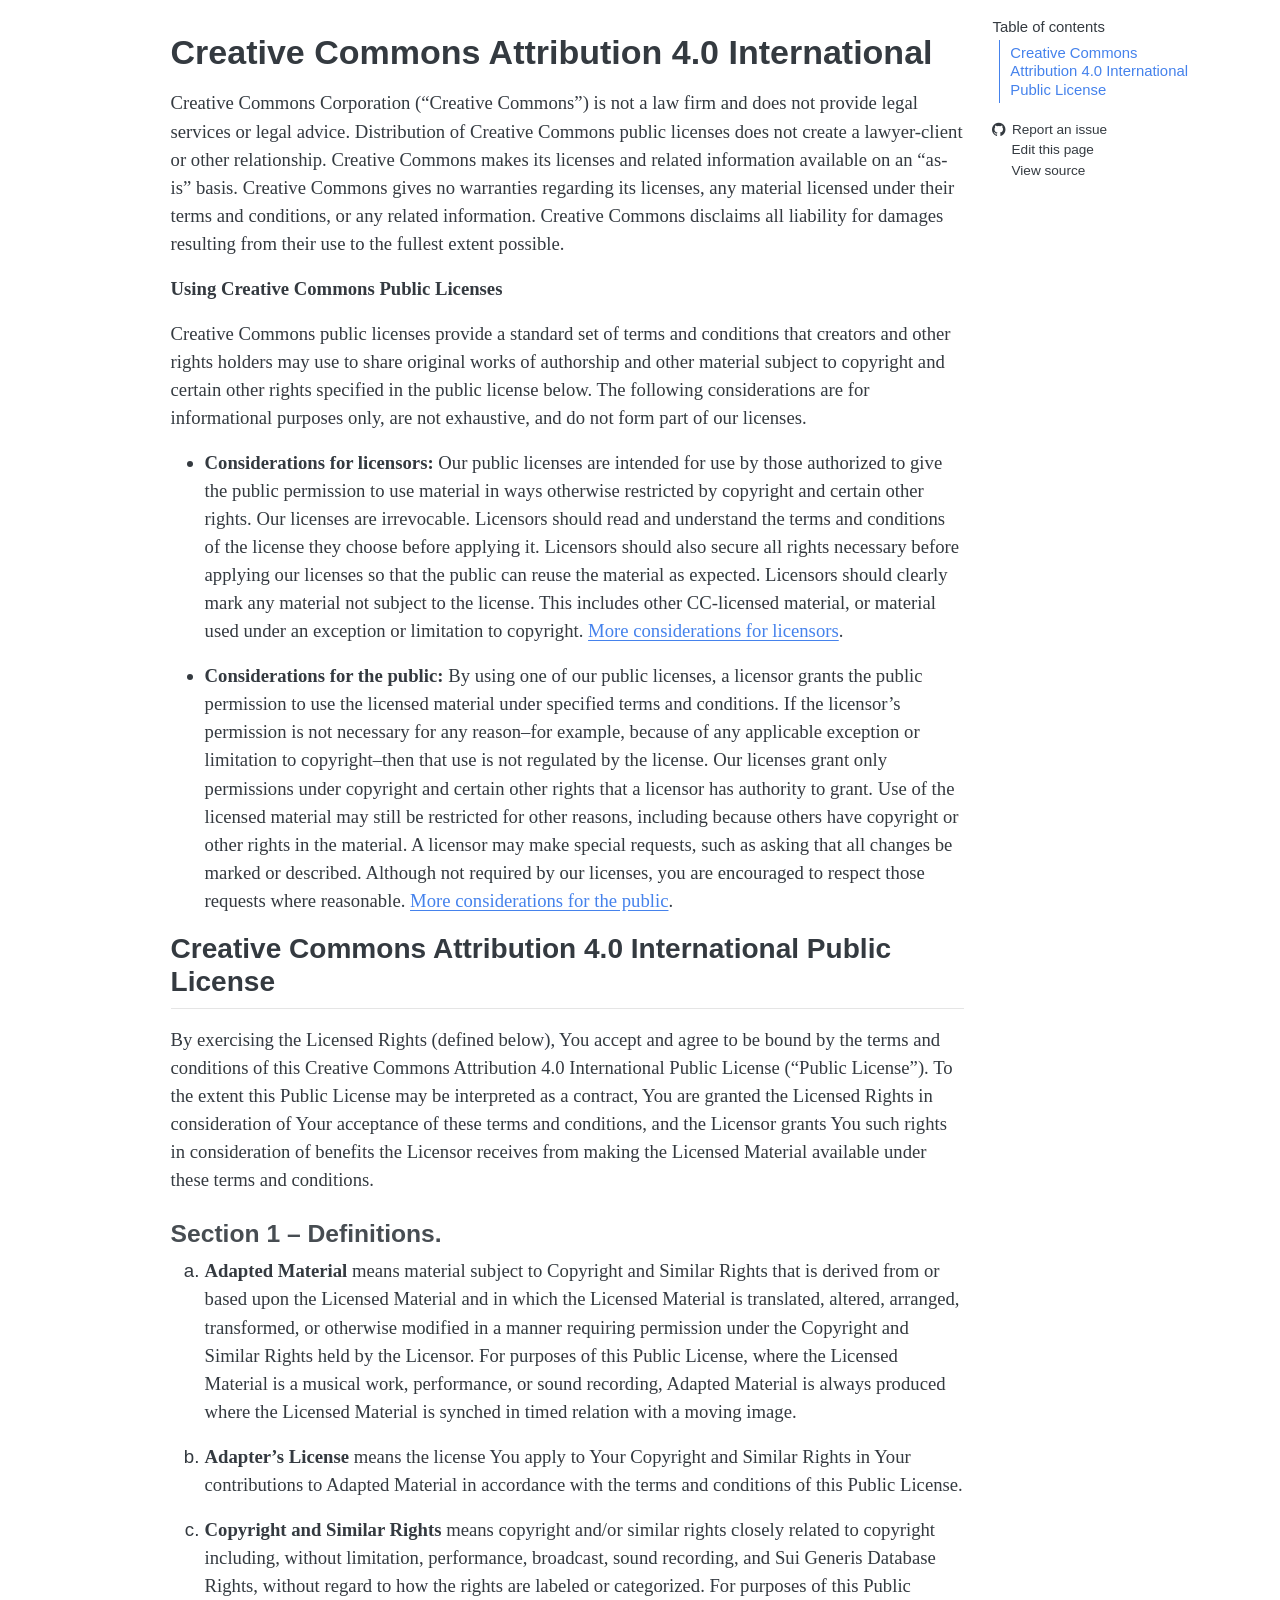
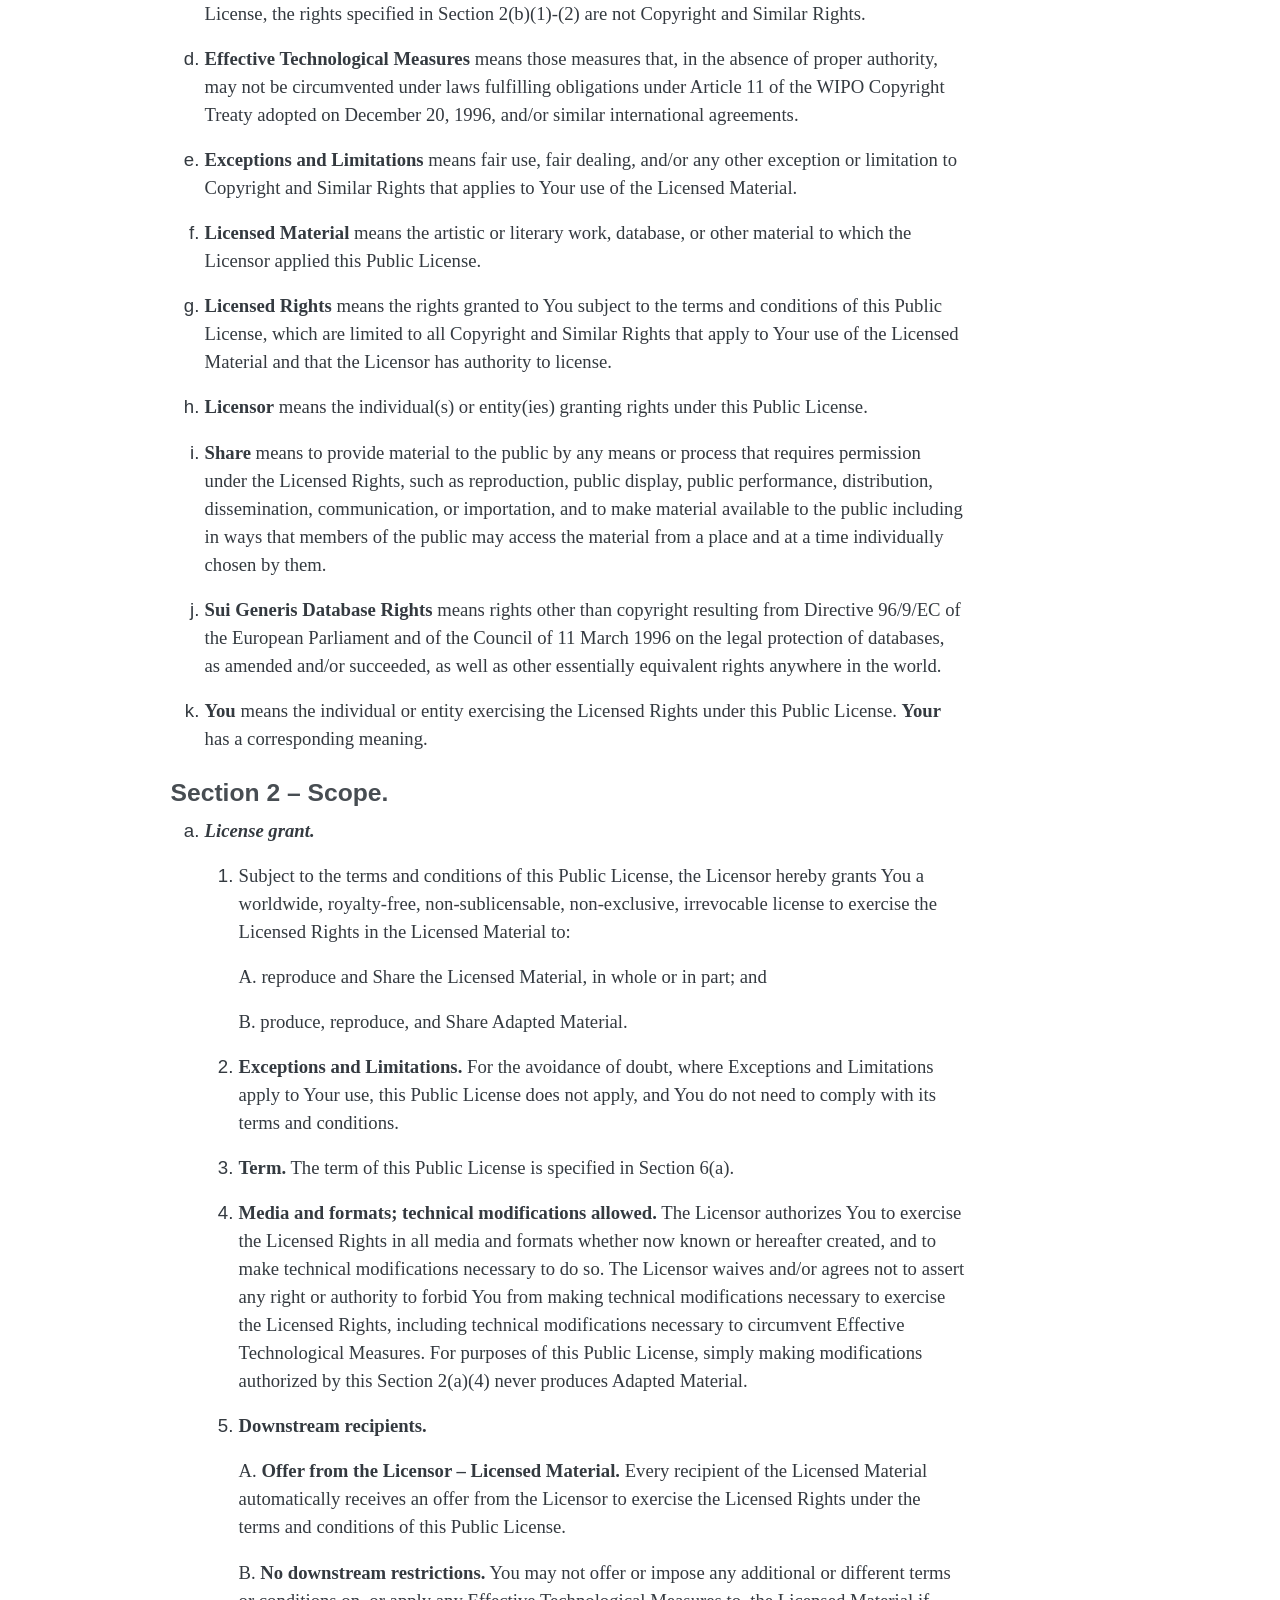
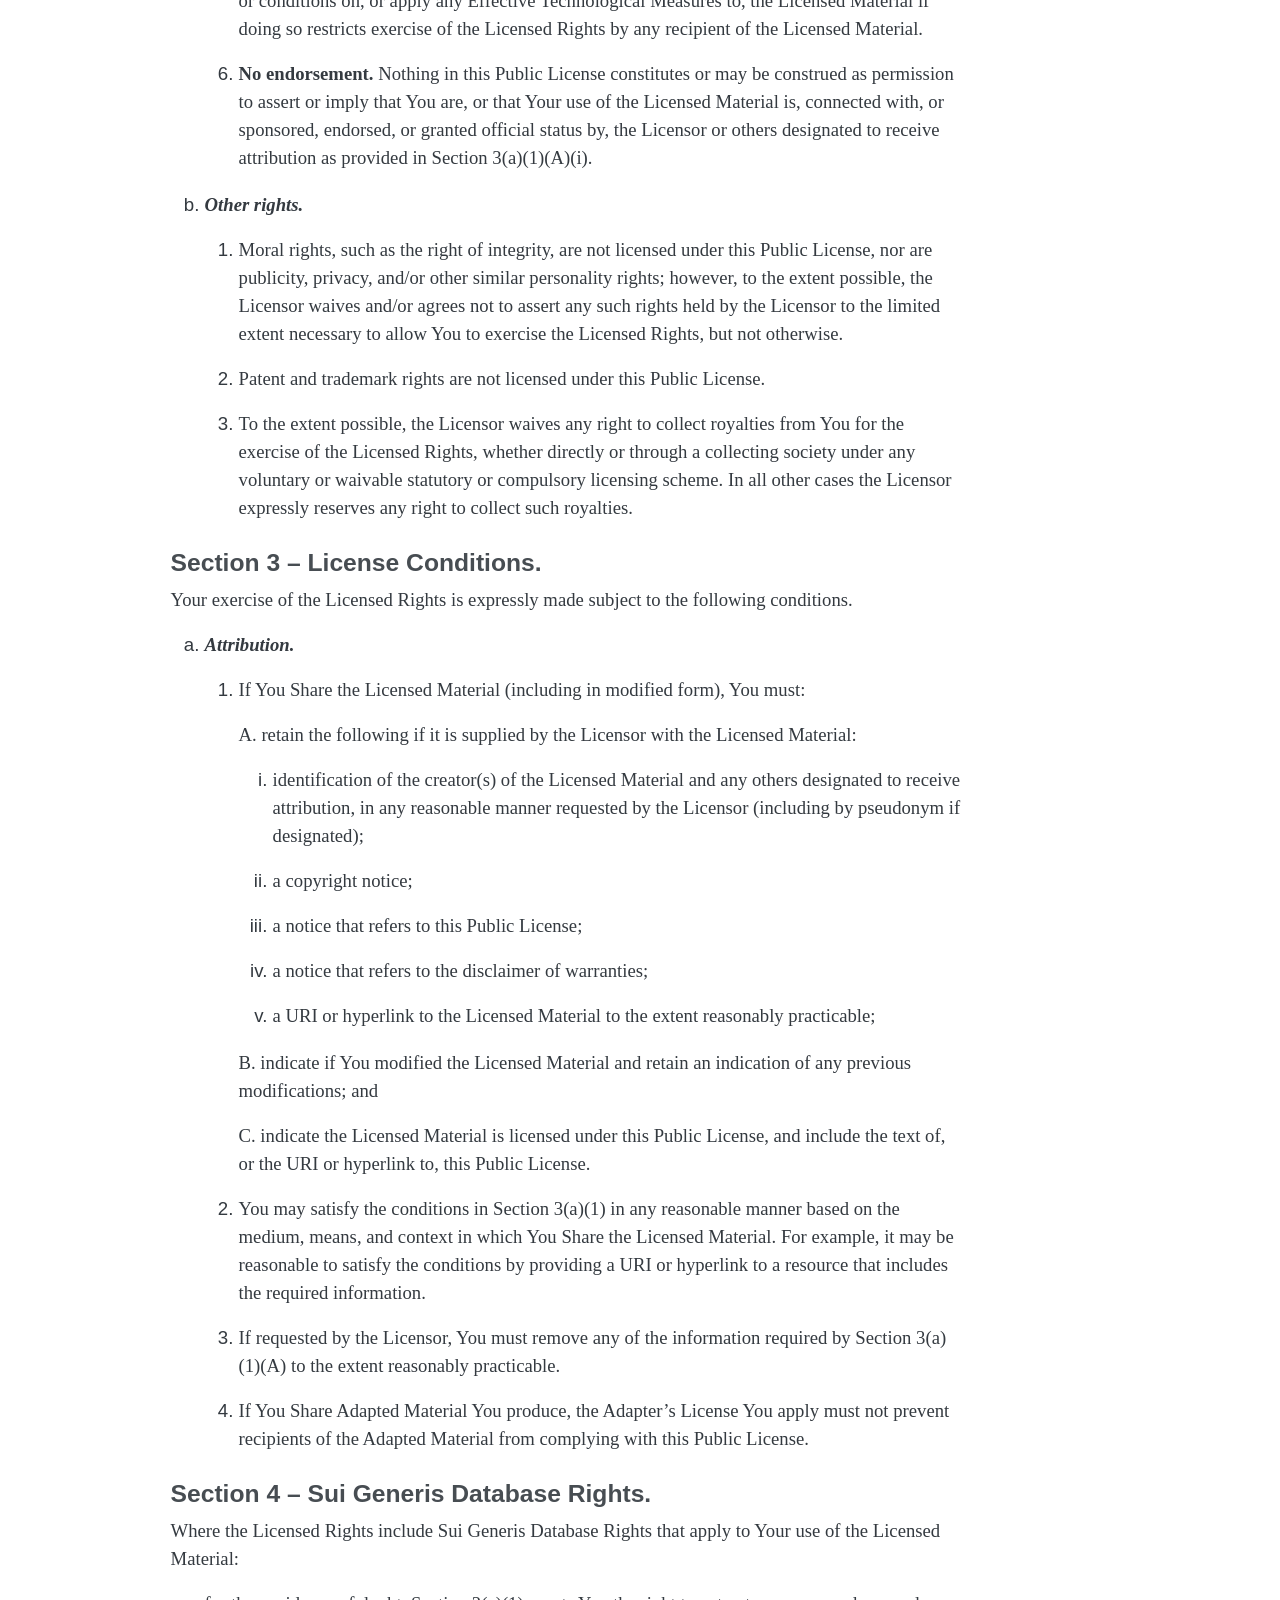
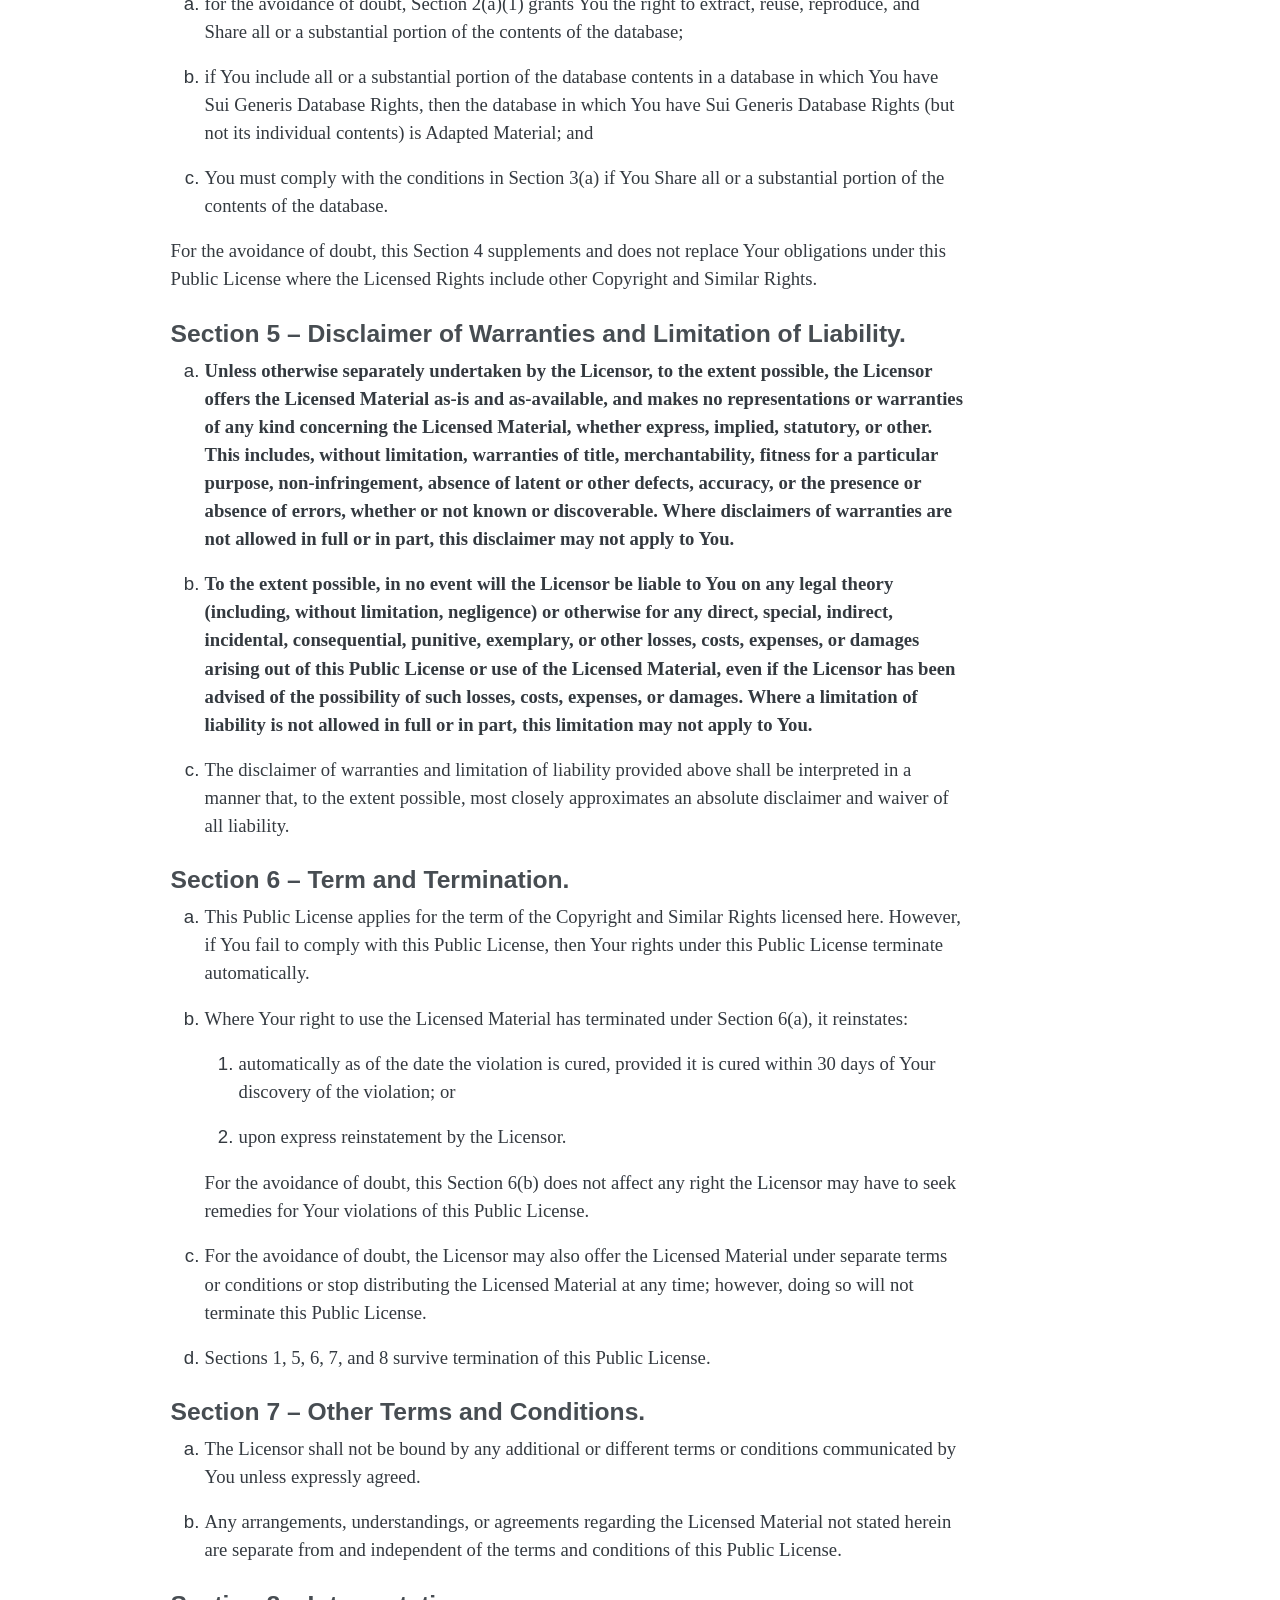
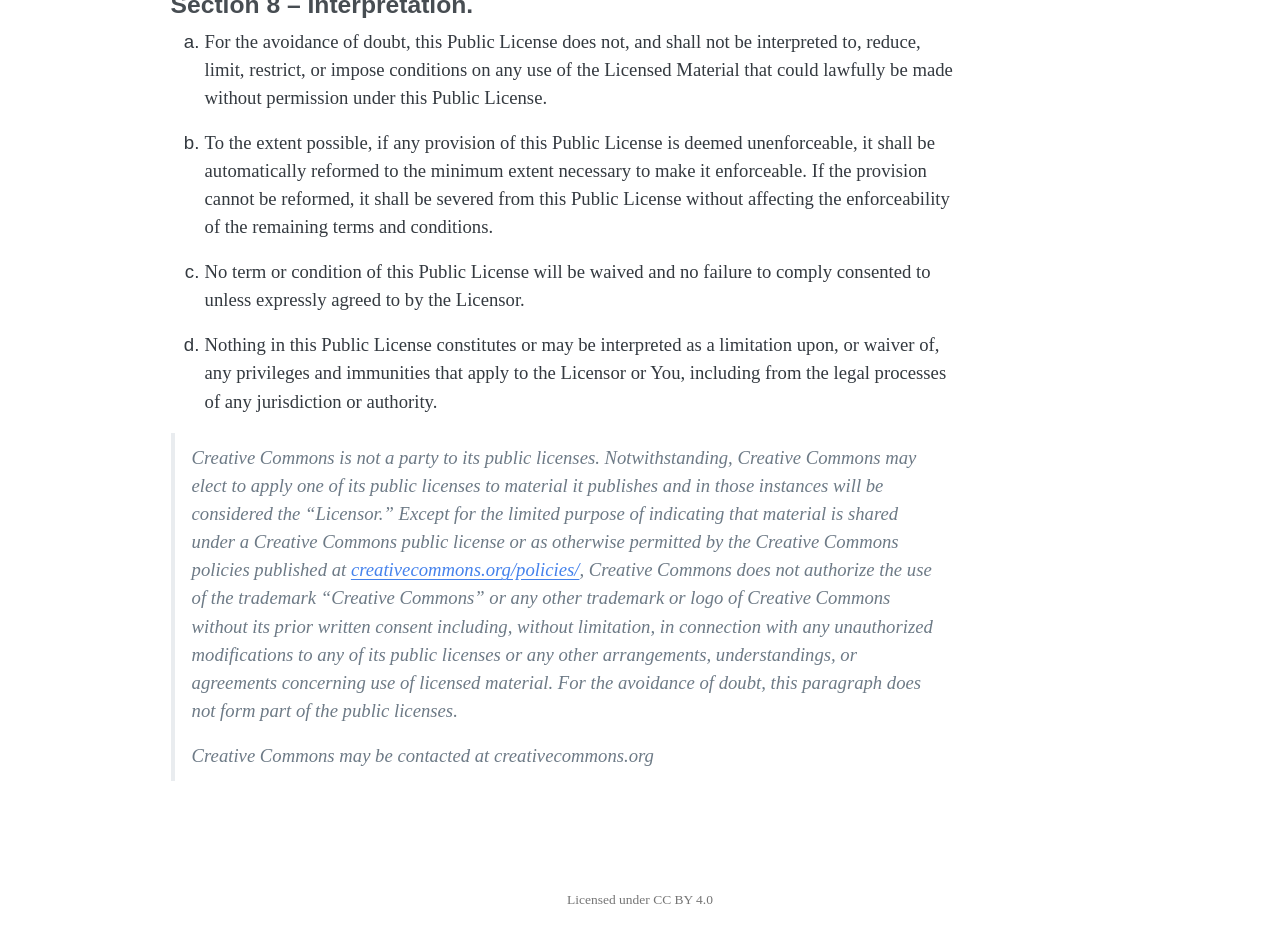
==== LICENSE.html @ c3c0fb18 "Built site for gh-pages" ====
<!DOCTYPE html>
<html xmlns="http://www.w3.org/1999/xhtml" lang="en" xml:lang="en"><head>

<meta charset="utf-8">
<meta name="generator" content="quarto-1.8.26">

<meta name="viewport" content="width=device-width, initial-scale=1.0, user-scalable=yes">


<title>Creative Commons Attribution 4.0 International – Clinical data collection protocol</title>
<style>
code{white-space: pre-wrap;}
span.smallcaps{font-variant: small-caps;}
div.columns{display: flex; gap: min(4vw, 1.5em);}
div.column{flex: auto; overflow-x: auto;}
div.hanging-indent{margin-left: 1.5em; text-indent: -1.5em;}
ul.task-list{list-style: none;}
ul.task-list li input[type="checkbox"] {
  width: 0.8em;
  margin: 0 0.8em 0.2em -1em; /* quarto-specific, see https://github.com/quarto-dev/quarto-cli/issues/4556 */ 
  vertical-align: middle;
}
</style>


<script src="site_libs/quarto-nav/quarto-nav.js"></script>
<script src="site_libs/quarto-nav/headroom.min.js"></script>
<script src="site_libs/clipboard/clipboard.min.js"></script>
<script src="site_libs/quarto-search/autocomplete.umd.js"></script>
<script src="site_libs/quarto-search/fuse.min.js"></script>
<script src="site_libs/quarto-search/quarto-search.js"></script>
<meta name="quarto:offset" content="./">
<script src="site_libs/quarto-html/quarto.js" type="module"></script>
<script src="site_libs/quarto-html/tabsets/tabsets.js" type="module"></script>
<script src="site_libs/quarto-html/axe/axe-check.js" type="module"></script>
<script src="site_libs/quarto-html/popper.min.js"></script>
<script src="site_libs/quarto-html/tippy.umd.min.js"></script>
<script src="site_libs/quarto-html/anchor.min.js"></script>
<link href="site_libs/quarto-html/tippy.css" rel="stylesheet">
<link href="site_libs/quarto-html/quarto-syntax-highlighting-587c61ba64f3a5504c4d52d930310e48.css" rel="stylesheet" id="quarto-text-highlighting-styles">
<script src="site_libs/bootstrap/bootstrap.min.js"></script>
<link href="site_libs/bootstrap/bootstrap-icons.css" rel="stylesheet">
<link href="site_libs/bootstrap/bootstrap-19054a447d75e66d80bda9c8f93dbcff.min.css" rel="stylesheet" append-hash="true" id="quarto-bootstrap" data-mode="light">
<script id="quarto-search-options" type="application/json">{
  "location": "navbar",
  "copy-button": false,
  "collapse-after": 3,
  "panel-placement": "end",
  "type": "textbox",
  "limit": 50,
  "keyboard-shortcut": [
    "f",
    "/",
    "s"
  ],
  "language": {
    "search-no-results-text": "No results",
    "search-matching-documents-text": "matching documents",
    "search-copy-link-title": "Copy link to search",
    "search-hide-matches-text": "Hide additional matches",
    "search-more-match-text": "more match in this document",
    "search-more-matches-text": "more matches in this document",
    "search-clear-button-title": "Clear",
    "search-text-placeholder": "",
    "search-detached-cancel-button-title": "Cancel",
    "search-submit-button-title": "Submit",
    "search-label": "Search"
  }
}</script>


</head>

<body class="quarto-light">

<div id="quarto-search-results"></div>
<!-- content -->
<div id="quarto-content" class="quarto-container page-columns page-rows-contents page-layout-article">
<!-- sidebar -->
<!-- margin-sidebar -->
    <div id="quarto-margin-sidebar" class="sidebar margin-sidebar">
        <nav id="TOC" role="doc-toc" class="toc-active">
    <h2 id="toc-title">Table of contents</h2>
   
  <ul>
  <li><a href="#creative-commons-attribution-4.0-international-public-license" id="toc-creative-commons-attribution-4.0-international-public-license" class="nav-link active" data-scroll-target="#creative-commons-attribution-4.0-international-public-license">Creative Commons Attribution 4.0 International Public License</a>
  <ul class="collapse">
  <li><a href="#section-1-definitions." id="toc-section-1-definitions." class="nav-link" data-scroll-target="#section-1-definitions.">Section 1 – Definitions.</a></li>
  <li><a href="#section-2-scope." id="toc-section-2-scope." class="nav-link" data-scroll-target="#section-2-scope.">Section 2 – Scope.</a></li>
  <li><a href="#section-3-license-conditions." id="toc-section-3-license-conditions." class="nav-link" data-scroll-target="#section-3-license-conditions.">Section 3 – License Conditions.</a></li>
  <li><a href="#section-4-sui-generis-database-rights." id="toc-section-4-sui-generis-database-rights." class="nav-link" data-scroll-target="#section-4-sui-generis-database-rights.">Section 4 – Sui Generis Database Rights.</a></li>
  <li><a href="#section-5-disclaimer-of-warranties-and-limitation-of-liability." id="toc-section-5-disclaimer-of-warranties-and-limitation-of-liability." class="nav-link" data-scroll-target="#section-5-disclaimer-of-warranties-and-limitation-of-liability.">Section 5 – Disclaimer of Warranties and Limitation of Liability.</a></li>
  <li><a href="#section-6-term-and-termination." id="toc-section-6-term-and-termination." class="nav-link" data-scroll-target="#section-6-term-and-termination.">Section 6 – Term and Termination.</a></li>
  <li><a href="#section-7-other-terms-and-conditions." id="toc-section-7-other-terms-and-conditions." class="nav-link" data-scroll-target="#section-7-other-terms-and-conditions.">Section 7 – Other Terms and Conditions.</a></li>
  <li><a href="#section-8-interpretation." id="toc-section-8-interpretation." class="nav-link" data-scroll-target="#section-8-interpretation.">Section 8 – Interpretation.</a></li>
  </ul></li>
  </ul>
<div class="toc-actions"><ul><li><a href="https://github.com/dp-next/wp3-d-clin-protocol/issues/new" class="toc-action"><i class="bi bi-github"></i>Report an issue</a></li><li><a href="https://github.com/dp-next/wp3-d-clin-protocol/edit/main/LICENSE.md" class="toc-action"><i class="bi empty"></i>Edit this page</a></li><li><a href="https://github.com/dp-next/wp3-d-clin-protocol/blob/main/LICENSE.md" class="toc-action"><i class="bi empty"></i>View source</a></li></ul></div></nav>
    </div>
<!-- main -->
<main class="content" id="quarto-document-content">

<header id="title-block-header" class="quarto-title-block default">
<div class="quarto-title">
<h1 class="title">Creative Commons Attribution 4.0 International</h1>
</div>



<div class="quarto-title-meta">

    
  
    
  </div>
  


</header>


<p>Creative Commons Corporation (“Creative Commons”) is not a law firm and does not provide legal services or legal advice. Distribution of Creative Commons public licenses does not create a lawyer-client or other relationship. Creative Commons makes its licenses and related information available on an “as-is” basis. Creative Commons gives no warranties regarding its licenses, any material licensed under their terms and conditions, or any related information. Creative Commons disclaims all liability for damages resulting from their use to the fullest extent possible.</p>
<p><strong>Using Creative Commons Public Licenses</strong></p>
<p>Creative Commons public licenses provide a standard set of terms and conditions that creators and other rights holders may use to share original works of authorship and other material subject to copyright and certain other rights specified in the public license below. The following considerations are for informational purposes only, are not exhaustive, and do not form part of our licenses.</p>
<ul>
<li><p><strong>Considerations for licensors:</strong> Our public licenses are intended for use by those authorized to give the public permission to use material in ways otherwise restricted by copyright and certain other rights. Our licenses are irrevocable. Licensors should read and understand the terms and conditions of the license they choose before applying it. Licensors should also secure all rights necessary before applying our licenses so that the public can reuse the material as expected. Licensors should clearly mark any material not subject to the license. This includes other CC-licensed material, or material used under an exception or limitation to copyright. <a href="http://wiki.creativecommons.org/Considerations_for_licensors_and_licensees#Considerations_for_licensors">More considerations for licensors</a>.</p></li>
<li><p><strong>Considerations for the public:</strong> By using one of our public licenses, a licensor grants the public permission to use the licensed material under specified terms and conditions. If the licensor’s permission is not necessary for any reason–for example, because of any applicable exception or limitation to copyright–then that use is not regulated by the license. Our licenses grant only permissions under copyright and certain other rights that a licensor has authority to grant. Use of the licensed material may still be restricted for other reasons, including because others have copyright or other rights in the material. A licensor may make special requests, such as asking that all changes be marked or described. Although not required by our licenses, you are encouraged to respect those requests where reasonable. <a href="http://wiki.creativecommons.org/Considerations_for_licensors_and_licensees#Considerations_for_licensees">More considerations for the public</a>.</p></li>
</ul>
<section id="creative-commons-attribution-4.0-international-public-license" class="level2">
<h2 class="anchored" data-anchor-id="creative-commons-attribution-4.0-international-public-license">Creative Commons Attribution 4.0 International Public License</h2>
<p>By exercising the Licensed Rights (defined below), You accept and agree to be bound by the terms and conditions of this Creative Commons Attribution 4.0 International Public License (“Public License”). To the extent this Public License may be interpreted as a contract, You are granted the Licensed Rights in consideration of Your acceptance of these terms and conditions, and the Licensor grants You such rights in consideration of benefits the Licensor receives from making the Licensed Material available under these terms and conditions.</p>
<section id="section-1-definitions." class="level3">
<h3 class="anchored" data-anchor-id="section-1-definitions.">Section 1 – Definitions.</h3>
<ol type="a">
<li><p><strong>Adapted Material</strong> means material subject to Copyright and Similar Rights that is derived from or based upon the Licensed Material and in which the Licensed Material is translated, altered, arranged, transformed, or otherwise modified in a manner requiring permission under the Copyright and Similar Rights held by the Licensor. For purposes of this Public License, where the Licensed Material is a musical work, performance, or sound recording, Adapted Material is always produced where the Licensed Material is synched in timed relation with a moving image.</p></li>
<li><p><strong>Adapter’s License</strong> means the license You apply to Your Copyright and Similar Rights in Your contributions to Adapted Material in accordance with the terms and conditions of this Public License.</p></li>
<li><p><strong>Copyright and Similar Rights</strong> means copyright and/or similar rights closely related to copyright including, without limitation, performance, broadcast, sound recording, and Sui Generis Database Rights, without regard to how the rights are labeled or categorized. For purposes of this Public License, the rights specified in Section 2(b)(1)-(2) are not Copyright and Similar Rights.</p></li>
<li><p><strong>Effective Technological Measures</strong> means those measures that, in the absence of proper authority, may not be circumvented under laws fulfilling obligations under Article 11 of the WIPO Copyright Treaty adopted on December 20, 1996, and/or similar international agreements.</p></li>
<li><p><strong>Exceptions and Limitations</strong> means fair use, fair dealing, and/or any other exception or limitation to Copyright and Similar Rights that applies to Your use of the Licensed Material.</p></li>
<li><p><strong>Licensed Material</strong> means the artistic or literary work, database, or other material to which the Licensor applied this Public License.</p></li>
<li><p><strong>Licensed Rights</strong> means the rights granted to You subject to the terms and conditions of this Public License, which are limited to all Copyright and Similar Rights that apply to Your use of the Licensed Material and that the Licensor has authority to license.</p></li>
<li><p><strong>Licensor</strong> means the individual(s) or entity(ies) granting rights under this Public License.</p></li>
<li><p><strong>Share</strong> means to provide material to the public by any means or process that requires permission under the Licensed Rights, such as reproduction, public display, public performance, distribution, dissemination, communication, or importation, and to make material available to the public including in ways that members of the public may access the material from a place and at a time individually chosen by them.</p></li>
<li><p><strong>Sui Generis Database Rights</strong> means rights other than copyright resulting from Directive 96/9/EC of the European Parliament and of the Council of 11 March 1996 on the legal protection of databases, as amended and/or succeeded, as well as other essentially equivalent rights anywhere in the world.</p></li>
<li><p><strong>You</strong> means the individual or entity exercising the Licensed Rights under this Public License. <strong>Your</strong> has a corresponding meaning.</p></li>
</ol>
</section>
<section id="section-2-scope." class="level3">
<h3 class="anchored" data-anchor-id="section-2-scope.">Section 2 – Scope.</h3>
<ol type="a">
<li><p><strong><em>License grant.</em></strong></p>
<ol type="1">
<li><p>Subject to the terms and conditions of this Public License, the Licensor hereby grants You a worldwide, royalty-free, non-sublicensable, non-exclusive, irrevocable license to exercise the Licensed Rights in the Licensed Material to:</p>
<p>A. reproduce and Share the Licensed Material, in whole or in part; and</p>
<p>B. produce, reproduce, and Share Adapted Material.</p></li>
<li><p><strong>Exceptions and Limitations.</strong> For the avoidance of doubt, where Exceptions and Limitations apply to Your use, this Public License does not apply, and You do not need to comply with its terms and conditions.</p></li>
<li><p><strong>Term.</strong> The term of this Public License is specified in Section 6(a).</p></li>
<li><p><strong>Media and formats; technical modifications allowed.</strong> The Licensor authorizes You to exercise the Licensed Rights in all media and formats whether now known or hereafter created, and to make technical modifications necessary to do so. The Licensor waives and/or agrees not to assert any right or authority to forbid You from making technical modifications necessary to exercise the Licensed Rights, including technical modifications necessary to circumvent Effective Technological Measures. For purposes of this Public License, simply making modifications authorized by this Section 2(a)(4) never produces Adapted Material.</p></li>
<li><p><strong>Downstream recipients.</strong></p>
<p>A. <strong>Offer from the Licensor – Licensed Material.</strong> Every recipient of the Licensed Material automatically receives an offer from the Licensor to exercise the Licensed Rights under the terms and conditions of this Public License.</p>
<p>B. <strong>No downstream restrictions.</strong> You may not offer or impose any additional or different terms or conditions on, or apply any Effective Technological Measures to, the Licensed Material if doing so restricts exercise of the Licensed Rights by any recipient of the Licensed Material.</p></li>
<li><p><strong>No endorsement.</strong> Nothing in this Public License constitutes or may be construed as permission to assert or imply that You are, or that Your use of the Licensed Material is, connected with, or sponsored, endorsed, or granted official status by, the Licensor or others designated to receive attribution as provided in Section 3(a)(1)(A)(i).</p></li>
</ol></li>
<li><p><strong><em>Other rights.</em></strong></p>
<ol type="1">
<li><p>Moral rights, such as the right of integrity, are not licensed under this Public License, nor are publicity, privacy, and/or other similar personality rights; however, to the extent possible, the Licensor waives and/or agrees not to assert any such rights held by the Licensor to the limited extent necessary to allow You to exercise the Licensed Rights, but not otherwise.</p></li>
<li><p>Patent and trademark rights are not licensed under this Public License.</p></li>
<li><p>To the extent possible, the Licensor waives any right to collect royalties from You for the exercise of the Licensed Rights, whether directly or through a collecting society under any voluntary or waivable statutory or compulsory licensing scheme. In all other cases the Licensor expressly reserves any right to collect such royalties.</p></li>
</ol></li>
</ol>
</section>
<section id="section-3-license-conditions." class="level3">
<h3 class="anchored" data-anchor-id="section-3-license-conditions.">Section 3 – License Conditions.</h3>
<p>Your exercise of the Licensed Rights is expressly made subject to the following conditions.</p>
<ol type="a">
<li><p><strong><em>Attribution.</em></strong></p>
<ol type="1">
<li><p>If You Share the Licensed Material (including in modified form), You must:</p>
<p>A. retain the following if it is supplied by the Licensor with the Licensed Material:</p>
<ol type="i">
<li><p>identification of the creator(s) of the Licensed Material and any others designated to receive attribution, in any reasonable manner requested by the Licensor (including by pseudonym if designated);</p></li>
<li><p>a copyright notice;</p></li>
<li><p>a notice that refers to this Public License;</p></li>
<li><p>a notice that refers to the disclaimer of warranties;</p></li>
<li><p>a URI or hyperlink to the Licensed Material to the extent reasonably practicable;</p></li>
</ol>
<p>B. indicate if You modified the Licensed Material and retain an indication of any previous modifications; and</p>
<p>C. indicate the Licensed Material is licensed under this Public License, and include the text of, or the URI or hyperlink to, this Public License.</p></li>
<li><p>You may satisfy the conditions in Section 3(a)(1) in any reasonable manner based on the medium, means, and context in which You Share the Licensed Material. For example, it may be reasonable to satisfy the conditions by providing a URI or hyperlink to a resource that includes the required information.</p></li>
<li><p>If requested by the Licensor, You must remove any of the information required by Section 3(a)(1)(A) to the extent reasonably practicable.</p></li>
<li><p>If You Share Adapted Material You produce, the Adapter’s License You apply must not prevent recipients of the Adapted Material from complying with this Public License.</p></li>
</ol></li>
</ol>
</section>
<section id="section-4-sui-generis-database-rights." class="level3">
<h3 class="anchored" data-anchor-id="section-4-sui-generis-database-rights.">Section 4 – Sui Generis Database Rights.</h3>
<p>Where the Licensed Rights include Sui Generis Database Rights that apply to Your use of the Licensed Material:</p>
<ol type="a">
<li><p>for the avoidance of doubt, Section 2(a)(1) grants You the right to extract, reuse, reproduce, and Share all or a substantial portion of the contents of the database;</p></li>
<li><p>if You include all or a substantial portion of the database contents in a database in which You have Sui Generis Database Rights, then the database in which You have Sui Generis Database Rights (but not its individual contents) is Adapted Material; and</p></li>
<li><p>You must comply with the conditions in Section 3(a) if You Share all or a substantial portion of the contents of the database.</p></li>
</ol>
<p>For the avoidance of doubt, this Section 4 supplements and does not replace Your obligations under this Public License where the Licensed Rights include other Copyright and Similar Rights.</p>
</section>
<section id="section-5-disclaimer-of-warranties-and-limitation-of-liability." class="level3">
<h3 class="anchored" data-anchor-id="section-5-disclaimer-of-warranties-and-limitation-of-liability.">Section 5 – Disclaimer of Warranties and Limitation of Liability.</h3>
<ol type="a">
<li><p><strong>Unless otherwise separately undertaken by the Licensor, to the extent possible, the Licensor offers the Licensed Material as-is and as-available, and makes no representations or warranties of any kind concerning the Licensed Material, whether express, implied, statutory, or other. This includes, without limitation, warranties of title, merchantability, fitness for a particular purpose, non-infringement, absence of latent or other defects, accuracy, or the presence or absence of errors, whether or not known or discoverable. Where disclaimers of warranties are not allowed in full or in part, this disclaimer may not apply to You.</strong></p></li>
<li><p><strong>To the extent possible, in no event will the Licensor be liable to You on any legal theory (including, without limitation, negligence) or otherwise for any direct, special, indirect, incidental, consequential, punitive, exemplary, or other losses, costs, expenses, or damages arising out of this Public License or use of the Licensed Material, even if the Licensor has been advised of the possibility of such losses, costs, expenses, or damages. Where a limitation of liability is not allowed in full or in part, this limitation may not apply to You.</strong></p></li>
<li><p>The disclaimer of warranties and limitation of liability provided above shall be interpreted in a manner that, to the extent possible, most closely approximates an absolute disclaimer and waiver of all liability.</p></li>
</ol>
</section>
<section id="section-6-term-and-termination." class="level3">
<h3 class="anchored" data-anchor-id="section-6-term-and-termination.">Section 6 – Term and Termination.</h3>
<ol type="a">
<li><p>This Public License applies for the term of the Copyright and Similar Rights licensed here. However, if You fail to comply with this Public License, then Your rights under this Public License terminate automatically.</p></li>
<li><p>Where Your right to use the Licensed Material has terminated under Section 6(a), it reinstates:</p>
<ol type="1">
<li><p>automatically as of the date the violation is cured, provided it is cured within 30 days of Your discovery of the violation; or</p></li>
<li><p>upon express reinstatement by the Licensor.</p></li>
</ol>
<p>For the avoidance of doubt, this Section 6(b) does not affect any right the Licensor may have to seek remedies for Your violations of this Public License.</p></li>
<li><p>For the avoidance of doubt, the Licensor may also offer the Licensed Material under separate terms or conditions or stop distributing the Licensed Material at any time; however, doing so will not terminate this Public License.</p></li>
<li><p>Sections 1, 5, 6, 7, and 8 survive termination of this Public License.</p></li>
</ol>
</section>
<section id="section-7-other-terms-and-conditions." class="level3">
<h3 class="anchored" data-anchor-id="section-7-other-terms-and-conditions.">Section 7 – Other Terms and Conditions.</h3>
<ol type="a">
<li><p>The Licensor shall not be bound by any additional or different terms or conditions communicated by You unless expressly agreed.</p></li>
<li><p>Any arrangements, understandings, or agreements regarding the Licensed Material not stated herein are separate from and independent of the terms and conditions of this Public License.</p></li>
</ol>
</section>
<section id="section-8-interpretation." class="level3">
<h3 class="anchored" data-anchor-id="section-8-interpretation.">Section 8 – Interpretation.</h3>
<ol type="a">
<li><p>For the avoidance of doubt, this Public License does not, and shall not be interpreted to, reduce, limit, restrict, or impose conditions on any use of the Licensed Material that could lawfully be made without permission under this Public License.</p></li>
<li><p>To the extent possible, if any provision of this Public License is deemed unenforceable, it shall be automatically reformed to the minimum extent necessary to make it enforceable. If the provision cannot be reformed, it shall be severed from this Public License without affecting the enforceability of the remaining terms and conditions.</p></li>
<li><p>No term or condition of this Public License will be waived and no failure to comply consented to unless expressly agreed to by the Licensor.</p></li>
<li><p>Nothing in this Public License constitutes or may be interpreted as a limitation upon, or waiver of, any privileges and immunities that apply to the Licensor or You, including from the legal processes of any jurisdiction or authority.</p></li>
</ol>
<blockquote class="blockquote">
<p>Creative Commons is not a party to its public licenses. Notwithstanding, Creative Commons may elect to apply one of its public licenses to material it publishes and in those instances will be considered the “Licensor.” Except for the limited purpose of indicating that material is shared under a Creative Commons public license or as otherwise permitted by the Creative Commons policies published at <a href="http://creativecommons.org/policies/">creativecommons.org/policies/</a>, Creative Commons does not authorize the use of the trademark “Creative Commons” or any other trademark or logo of Creative Commons without its prior written consent including, without limitation, in connection with any unauthorized modifications to any of its public licenses or any other arrangements, understandings, or agreements concerning use of licensed material. For the avoidance of doubt, this paragraph does not form part of the public licenses.</p>
<p>Creative Commons may be contacted at creativecommons.org</p>
</blockquote>


</section>
</section>

</main> <!-- /main -->
<script id="quarto-html-after-body" type="application/javascript">
  window.document.addEventListener("DOMContentLoaded", function (event) {
    const icon = "";
    const anchorJS = new window.AnchorJS();
    anchorJS.options = {
      placement: 'right',
      icon: icon
    };
    anchorJS.add('.anchored');
    const isCodeAnnotation = (el) => {
      for (const clz of el.classList) {
        if (clz.startsWith('code-annotation-')) {                     
          return true;
        }
      }
      return false;
    }
    const onCopySuccess = function(e) {
      // button target
      const button = e.trigger;
      // don't keep focus
      button.blur();
      // flash "checked"
      button.classList.add('code-copy-button-checked');
      var currentTitle = button.getAttribute("title");
      button.setAttribute("title", "Copied!");
      let tooltip;
      if (window.bootstrap) {
        button.setAttribute("data-bs-toggle", "tooltip");
        button.setAttribute("data-bs-placement", "left");
        button.setAttribute("data-bs-title", "Copied!");
        tooltip = new bootstrap.Tooltip(button, 
          { trigger: "manual", 
            customClass: "code-copy-button-tooltip",
            offset: [0, -8]});
        tooltip.show();    
      }
      setTimeout(function() {
        if (tooltip) {
          tooltip.hide();
          button.removeAttribute("data-bs-title");
          button.removeAttribute("data-bs-toggle");
          button.removeAttribute("data-bs-placement");
        }
        button.setAttribute("title", currentTitle);
        button.classList.remove('code-copy-button-checked');
      }, 1000);
      // clear code selection
      e.clearSelection();
    }
    const getTextToCopy = function(trigger) {
      const outerScaffold = trigger.parentElement.cloneNode(true);
      const codeEl = outerScaffold.querySelector('code');
      for (const childEl of codeEl.children) {
        if (isCodeAnnotation(childEl)) {
          childEl.remove();
        }
      }
      return codeEl.innerText;
    }
    const clipboard = new window.ClipboardJS('.code-copy-button:not([data-in-quarto-modal])', {
      text: getTextToCopy
    });
    clipboard.on('success', onCopySuccess);
    if (window.document.getElementById('quarto-embedded-source-code-modal')) {
      const clipboardModal = new window.ClipboardJS('.code-copy-button[data-in-quarto-modal]', {
        text: getTextToCopy,
        container: window.document.getElementById('quarto-embedded-source-code-modal')
      });
      clipboardModal.on('success', onCopySuccess);
    }
      var localhostRegex = new RegExp(/^(?:http|https):\/\/localhost\:?[0-9]*\//);
      var mailtoRegex = new RegExp(/^mailto:/);
        var filterRegex = new RegExp("https:\/\/dp-next\.github\.io\/wp3-d-clin-protocol\/");
      var isInternal = (href) => {
          return filterRegex.test(href) || localhostRegex.test(href) || mailtoRegex.test(href);
      }
      // Inspect non-navigation links and adorn them if external
     var links = window.document.querySelectorAll('a[href]:not(.nav-link):not(.navbar-brand):not(.toc-action):not(.sidebar-link):not(.sidebar-item-toggle):not(.pagination-link):not(.no-external):not([aria-hidden]):not(.dropdown-item):not(.quarto-navigation-tool):not(.about-link)');
      for (var i=0; i<links.length; i++) {
        const link = links[i];
        if (!isInternal(link.href)) {
          // undo the damage that might have been done by quarto-nav.js in the case of
          // links that we want to consider external
          if (link.dataset.originalHref !== undefined) {
            link.href = link.dataset.originalHref;
          }
        }
      }
    function tippyHover(el, contentFn, onTriggerFn, onUntriggerFn) {
      const config = {
        allowHTML: true,
        maxWidth: 500,
        delay: 100,
        arrow: false,
        appendTo: function(el) {
            return el.parentElement;
        },
        interactive: true,
        interactiveBorder: 10,
        theme: 'quarto',
        placement: 'bottom-start',
      };
      if (contentFn) {
        config.content = contentFn;
      }
      if (onTriggerFn) {
        config.onTrigger = onTriggerFn;
      }
      if (onUntriggerFn) {
        config.onUntrigger = onUntriggerFn;
      }
      window.tippy(el, config); 
    }
    const noterefs = window.document.querySelectorAll('a[role="doc-noteref"]');
    for (var i=0; i<noterefs.length; i++) {
      const ref = noterefs[i];
      tippyHover(ref, function() {
        // use id or data attribute instead here
        let href = ref.getAttribute('data-footnote-href') || ref.getAttribute('href');
        try { href = new URL(href).hash; } catch {}
        const id = href.replace(/^#\/?/, "");
        const note = window.document.getElementById(id);
        if (note) {
          return note.innerHTML;
        } else {
          return "";
        }
      });
    }
    const xrefs = window.document.querySelectorAll('a.quarto-xref');
    const processXRef = (id, note) => {
      // Strip column container classes
      const stripColumnClz = (el) => {
        el.classList.remove("page-full", "page-columns");
        if (el.children) {
          for (const child of el.children) {
            stripColumnClz(child);
          }
        }
      }
      stripColumnClz(note)
      if (id === null || id.startsWith('sec-')) {
        // Special case sections, only their first couple elements
        const container = document.createElement("div");
        if (note.children && note.children.length > 2) {
          container.appendChild(note.children[0].cloneNode(true));
          for (let i = 1; i < note.children.length; i++) {
            const child = note.children[i];
            if (child.tagName === "P" && child.innerText === "") {
              continue;
            } else {
              container.appendChild(child.cloneNode(true));
              break;
            }
          }
          if (window.Quarto?.typesetMath) {
            window.Quarto.typesetMath(container);
          }
          return container.innerHTML
        } else {
          if (window.Quarto?.typesetMath) {
            window.Quarto.typesetMath(note);
          }
          return note.innerHTML;
        }
      } else {
        // Remove any anchor links if they are present
        const anchorLink = note.querySelector('a.anchorjs-link');
        if (anchorLink) {
          anchorLink.remove();
        }
        if (window.Quarto?.typesetMath) {
          window.Quarto.typesetMath(note);
        }
        if (note.classList.contains("callout")) {
          return note.outerHTML;
        } else {
          return note.innerHTML;
        }
      }
    }
    for (var i=0; i<xrefs.length; i++) {
      const xref = xrefs[i];
      tippyHover(xref, undefined, function(instance) {
        instance.disable();
        let url = xref.getAttribute('href');
        let hash = undefined; 
        if (url.startsWith('#')) {
          hash = url;
        } else {
          try { hash = new URL(url).hash; } catch {}
        }
        if (hash) {
          const id = hash.replace(/^#\/?/, "");
          const note = window.document.getElementById(id);
          if (note !== null) {
            try {
              const html = processXRef(id, note.cloneNode(true));
              instance.setContent(html);
            } finally {
              instance.enable();
              instance.show();
            }
          } else {
            // See if we can fetch this
            fetch(url.split('#')[0])
            .then(res => res.text())
            .then(html => {
              const parser = new DOMParser();
              const htmlDoc = parser.parseFromString(html, "text/html");
              const note = htmlDoc.getElementById(id);
              if (note !== null) {
                const html = processXRef(id, note);
                instance.setContent(html);
              } 
            }).finally(() => {
              instance.enable();
              instance.show();
            });
          }
        } else {
          // See if we can fetch a full url (with no hash to target)
          // This is a special case and we should probably do some content thinning / targeting
          fetch(url)
          .then(res => res.text())
          .then(html => {
            const parser = new DOMParser();
            const htmlDoc = parser.parseFromString(html, "text/html");
            const note = htmlDoc.querySelector('main.content');
            if (note !== null) {
              // This should only happen for chapter cross references
              // (since there is no id in the URL)
              // remove the first header
              if (note.children.length > 0 && note.children[0].tagName === "HEADER") {
                note.children[0].remove();
              }
              const html = processXRef(null, note);
              instance.setContent(html);
            } 
          }).finally(() => {
            instance.enable();
            instance.show();
          });
        }
      }, function(instance) {
      });
    }
        let selectedAnnoteEl;
        const selectorForAnnotation = ( cell, annotation) => {
          let cellAttr = 'data-code-cell="' + cell + '"';
          let lineAttr = 'data-code-annotation="' +  annotation + '"';
          const selector = 'span[' + cellAttr + '][' + lineAttr + ']';
          return selector;
        }
        const selectCodeLines = (annoteEl) => {
          const doc = window.document;
          const targetCell = annoteEl.getAttribute("data-target-cell");
          const targetAnnotation = annoteEl.getAttribute("data-target-annotation");
          const annoteSpan = window.document.querySelector(selectorForAnnotation(targetCell, targetAnnotation));
          const lines = annoteSpan.getAttribute("data-code-lines").split(",");
          const lineIds = lines.map((line) => {
            return targetCell + "-" + line;
          })
          let top = null;
          let height = null;
          let parent = null;
          if (lineIds.length > 0) {
              //compute the position of the single el (top and bottom and make a div)
              const el = window.document.getElementById(lineIds[0]);
              top = el.offsetTop;
              height = el.offsetHeight;
              parent = el.parentElement.parentElement;
            if (lineIds.length > 1) {
              const lastEl = window.document.getElementById(lineIds[lineIds.length - 1]);
              const bottom = lastEl.offsetTop + lastEl.offsetHeight;
              height = bottom - top;
            }
            if (top !== null && height !== null && parent !== null) {
              // cook up a div (if necessary) and position it 
              let div = window.document.getElementById("code-annotation-line-highlight");
              if (div === null) {
                div = window.document.createElement("div");
                div.setAttribute("id", "code-annotation-line-highlight");
                div.style.position = 'absolute';
                parent.appendChild(div);
              }
              div.style.top = top - 2 + "px";
              div.style.height = height + 4 + "px";
              div.style.left = 0;
              let gutterDiv = window.document.getElementById("code-annotation-line-highlight-gutter");
              if (gutterDiv === null) {
                gutterDiv = window.document.createElement("div");
                gutterDiv.setAttribute("id", "code-annotation-line-highlight-gutter");
                gutterDiv.style.position = 'absolute';
                const codeCell = window.document.getElementById(targetCell);
                const gutter = codeCell.querySelector('.code-annotation-gutter');
                gutter.appendChild(gutterDiv);
              }
              gutterDiv.style.top = top - 2 + "px";
              gutterDiv.style.height = height + 4 + "px";
            }
            selectedAnnoteEl = annoteEl;
          }
        };
        const unselectCodeLines = () => {
          const elementsIds = ["code-annotation-line-highlight", "code-annotation-line-highlight-gutter"];
          elementsIds.forEach((elId) => {
            const div = window.document.getElementById(elId);
            if (div) {
              div.remove();
            }
          });
          selectedAnnoteEl = undefined;
        };
          // Handle positioning of the toggle
      window.addEventListener(
        "resize",
        throttle(() => {
          elRect = undefined;
          if (selectedAnnoteEl) {
            selectCodeLines(selectedAnnoteEl);
          }
        }, 10)
      );
      function throttle(fn, ms) {
      let throttle = false;
      let timer;
        return (...args) => {
          if(!throttle) { // first call gets through
              fn.apply(this, args);
              throttle = true;
          } else { // all the others get throttled
              if(timer) clearTimeout(timer); // cancel #2
              timer = setTimeout(() => {
                fn.apply(this, args);
                timer = throttle = false;
              }, ms);
          }
        };
      }
        // Attach click handler to the DT
        const annoteDls = window.document.querySelectorAll('dt[data-target-cell]');
        for (const annoteDlNode of annoteDls) {
          annoteDlNode.addEventListener('click', (event) => {
            const clickedEl = event.target;
            if (clickedEl !== selectedAnnoteEl) {
              unselectCodeLines();
              const activeEl = window.document.querySelector('dt[data-target-cell].code-annotation-active');
              if (activeEl) {
                activeEl.classList.remove('code-annotation-active');
              }
              selectCodeLines(clickedEl);
              clickedEl.classList.add('code-annotation-active');
            } else {
              // Unselect the line
              unselectCodeLines();
              clickedEl.classList.remove('code-annotation-active');
            }
          });
        }
    const findCites = (el) => {
      const parentEl = el.parentElement;
      if (parentEl) {
        const cites = parentEl.dataset.cites;
        if (cites) {
          return {
            el,
            cites: cites.split(' ')
          };
        } else {
          return findCites(el.parentElement)
        }
      } else {
        return undefined;
      }
    };
    var bibliorefs = window.document.querySelectorAll('a[role="doc-biblioref"]');
    for (var i=0; i<bibliorefs.length; i++) {
      const ref = bibliorefs[i];
      const citeInfo = findCites(ref);
      if (citeInfo) {
        tippyHover(citeInfo.el, function() {
          var popup = window.document.createElement('div');
          citeInfo.cites.forEach(function(cite) {
            var citeDiv = window.document.createElement('div');
            citeDiv.classList.add('hanging-indent');
            citeDiv.classList.add('csl-entry');
            var biblioDiv = window.document.getElementById('ref-' + cite);
            if (biblioDiv) {
              citeDiv.innerHTML = biblioDiv.innerHTML;
            }
            popup.appendChild(citeDiv);
          });
          return popup.innerHTML;
        });
      }
    }
  });
  </script>
</div> <!-- /content -->
<footer class="footer">
  <div class="nav-footer">
    <div class="nav-footer-left">
      &nbsp;
    </div>   
    <div class="nav-footer-center">
      <ul class="footer-items list-unstyled">
    <li class="nav-item">
    <a class="nav-link active" href="./LICENSE.html" aria-current="page">
<p>Licensed under CC BY 4.0</p>
</a>
  </li>  
</ul>
    <div class="toc-actions d-sm-block d-md-none"><ul><li><a href="https://github.com/dp-next/wp3-d-clin-protocol/issues/new" class="toc-action"><i class="bi bi-github"></i>Report an issue</a></li><li><a href="https://github.com/dp-next/wp3-d-clin-protocol/edit/main/LICENSE.md" class="toc-action"><i class="bi empty"></i>Edit this page</a></li><li><a href="https://github.com/dp-next/wp3-d-clin-protocol/blob/main/LICENSE.md" class="toc-action"><i class="bi empty"></i>View source</a></li></ul></div></div>
    <div class="nav-footer-right">
      &nbsp;
    </div>
  </div>
</footer>




</body></html>
---- site_libs/quarto-html/tippy.css ----
.tippy-box[data-animation=fade][data-state=hidden]{opacity:0}[data-tippy-root]{max-width:calc(100vw - 10px)}.tippy-box{position:relative;background-color:#333;color:#fff;border-radius:4px;font-size:14px;line-height:1.4;white-space:normal;outline:0;transition-property:transform,visibility,opacity}.tippy-box[data-placement^=top]>.tippy-arrow{bottom:0}.tippy-box[data-placement^=top]>.tippy-arrow:before{bottom:-7px;left:0;border-width:8px 8px 0;border-top-color:initial;transform-origin:center top}.tippy-box[data-placement^=bottom]>.tippy-arrow{top:0}.tippy-box[data-placement^=bottom]>.tippy-arrow:before{top:-7px;left:0;border-width:0 8px 8px;border-bottom-color:initial;transform-origin:center bottom}.tippy-box[data-placement^=left]>.tippy-arrow{right:0}.tippy-box[data-placement^=left]>.tippy-arrow:before{border-width:8px 0 8px 8px;border-left-color:initial;right:-7px;transform-origin:center left}.tippy-box[data-placement^=right]>.tippy-arrow{left:0}.tippy-box[data-placement^=right]>.tippy-arrow:before{left:-7px;border-width:8px 8px 8px 0;border-right-color:initial;transform-origin:center right}.tippy-box[data-inertia][data-state=visible]{transition-timing-function:cubic-bezier(.54,1.5,.38,1.11)}.tippy-arrow{width:16px;height:16px;color:#333}.tippy-arrow:before{content:"";position:absolute;border-color:transparent;border-style:solid}.tippy-content{position:relative;padding:5px 9px;z-index:1}
---- site_libs/quarto-html/quarto-syntax-highlighting-587c61ba64f3a5504c4d52d930310e48.css ----
/* quarto syntax highlight colors */
:root {
  --quarto-hl-ot-color: #003B4F;
  --quarto-hl-at-color: #657422;
  --quarto-hl-ss-color: #20794D;
  --quarto-hl-an-color: #5E5E5E;
  --quarto-hl-fu-color: #4758AB;
  --quarto-hl-st-color: #20794D;
  --quarto-hl-cf-color: #003B4F;
  --quarto-hl-op-color: #5E5E5E;
  --quarto-hl-er-color: #AD0000;
  --quarto-hl-bn-color: #AD0000;
  --quarto-hl-al-color: #AD0000;
  --quarto-hl-va-color: #111111;
  --quarto-hl-bu-color: inherit;
  --quarto-hl-ex-color: inherit;
  --quarto-hl-pp-color: #AD0000;
  --quarto-hl-in-color: #5E5E5E;
  --quarto-hl-vs-color: #20794D;
  --quarto-hl-wa-color: #5E5E5E;
  --quarto-hl-do-color: #5E5E5E;
  --quarto-hl-im-color: #00769E;
  --quarto-hl-ch-color: #20794D;
  --quarto-hl-dt-color: #AD0000;
  --quarto-hl-fl-color: #AD0000;
  --quarto-hl-co-color: #5E5E5E;
  --quarto-hl-cv-color: #5E5E5E;
  --quarto-hl-cn-color: #8f5902;
  --quarto-hl-sc-color: #5E5E5E;
  --quarto-hl-dv-color: #AD0000;
  --quarto-hl-kw-color: #003B4F;
}

/* other quarto variables */
:root {
  --quarto-font-monospace: SFMono-Regular, Menlo, Monaco, Consolas, "Liberation Mono", "Courier New", monospace;
}

/* syntax highlight based on Pandoc's rules */
pre > code.sourceCode > span {
  color: #003B4F;
}

code.sourceCode > span {
  color: #003B4F;
}

div.sourceCode,
div.sourceCode pre.sourceCode {
  color: #003B4F;
}

/* Normal */
code span {
  color: #003B4F;
}

/* Alert */
code span.al {
  color: #AD0000;
  font-style: inherit;
}

/* Annotation */
code span.an {
  color: #5E5E5E;
  font-style: inherit;
}

/* Attribute */
code span.at {
  color: #657422;
  font-style: inherit;
}

/* BaseN */
code span.bn {
  color: #AD0000;
  font-style: inherit;
}

/* BuiltIn */
code span.bu {
  font-style: inherit;
}

/* ControlFlow */
code span.cf {
  color: #003B4F;
  font-weight: bold;
  font-style: inherit;
}

/* Char */
code span.ch {
  color: #20794D;
  font-style: inherit;
}

/* Constant */
code span.cn {
  color: #8f5902;
  font-style: inherit;
}

/* Comment */
code span.co {
  color: #5E5E5E;
  font-style: inherit;
}

/* CommentVar */
code span.cv {
  color: #5E5E5E;
  font-style: italic;
}

/* Documentation */
code span.do {
  color: #5E5E5E;
  font-style: italic;
}

/* DataType */
code span.dt {
  color: #AD0000;
  font-style: inherit;
}

/* DecVal */
code span.dv {
  color: #AD0000;
  font-style: inherit;
}

/* Error */
code span.er {
  color: #AD0000;
  font-style: inherit;
}

/* Extension */
code span.ex {
  font-style: inherit;
}

/* Float */
code span.fl {
  color: #AD0000;
  font-style: inherit;
}

/* Function */
code span.fu {
  color: #4758AB;
  font-style: inherit;
}

/* Import */
code span.im {
  color: #00769E;
  font-style: inherit;
}

/* Information */
code span.in {
  color: #5E5E5E;
  font-style: inherit;
}

/* Keyword */
code span.kw {
  color: #003B4F;
  font-weight: bold;
  font-style: inherit;
}

/* Operator */
code span.op {
  color: #5E5E5E;
  font-style: inherit;
}

/* Other */
code span.ot {
  color: #003B4F;
  font-style: inherit;
}

/* Preprocessor */
code span.pp {
  color: #AD0000;
  font-style: inherit;
}

/* SpecialChar */
code span.sc {
  color: #5E5E5E;
  font-style: inherit;
}

/* SpecialString */
code span.ss {
  color: #20794D;
  font-style: inherit;
}

/* String */
code span.st {
  color: #20794D;
  font-style: inherit;
}

/* Variable */
code span.va {
  color: #111111;
  font-style: inherit;
}

/* VerbatimString */
code span.vs {
  color: #20794D;
  font-style: inherit;
}

/* Warning */
code span.wa {
  color: #5E5E5E;
  font-style: italic;
}

.prevent-inlining {
  content: "</";
}

/*# sourceMappingURL=2dce1cc6c82594539e1579de68416b47.css.map */
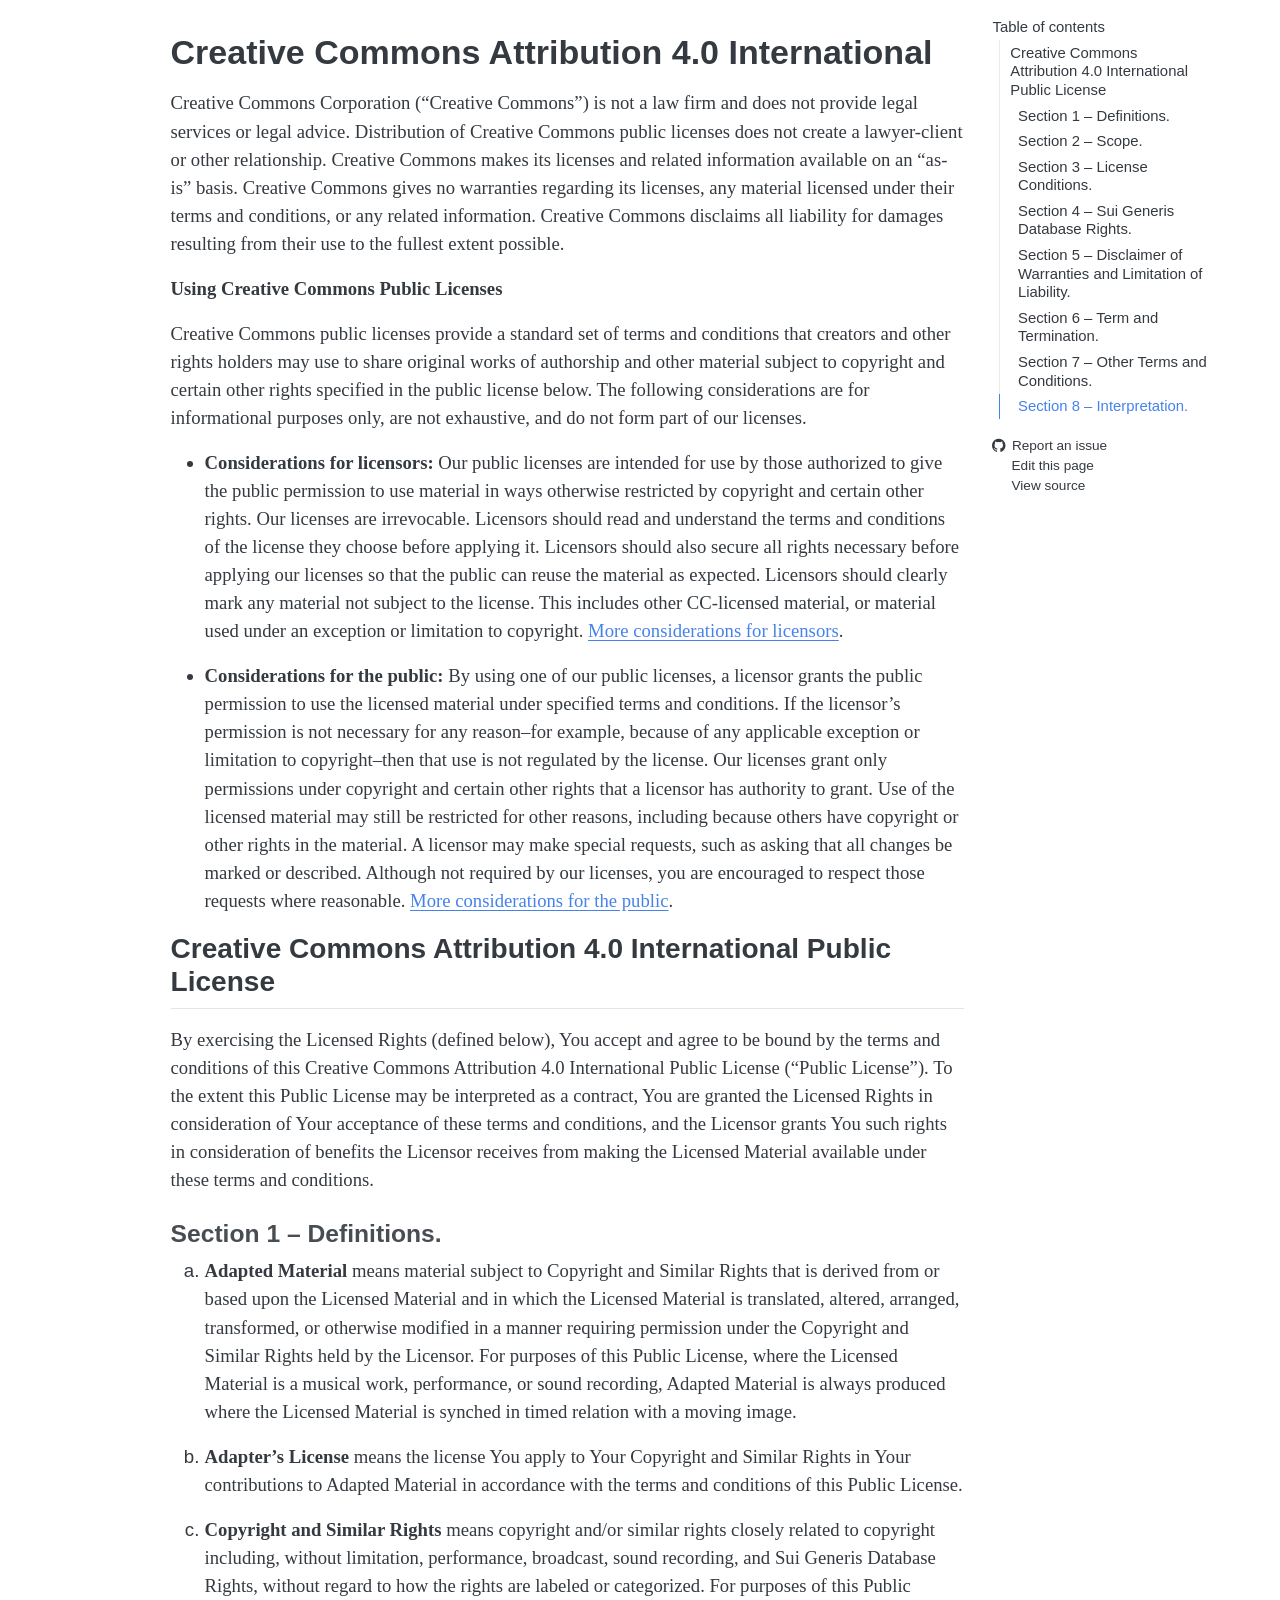
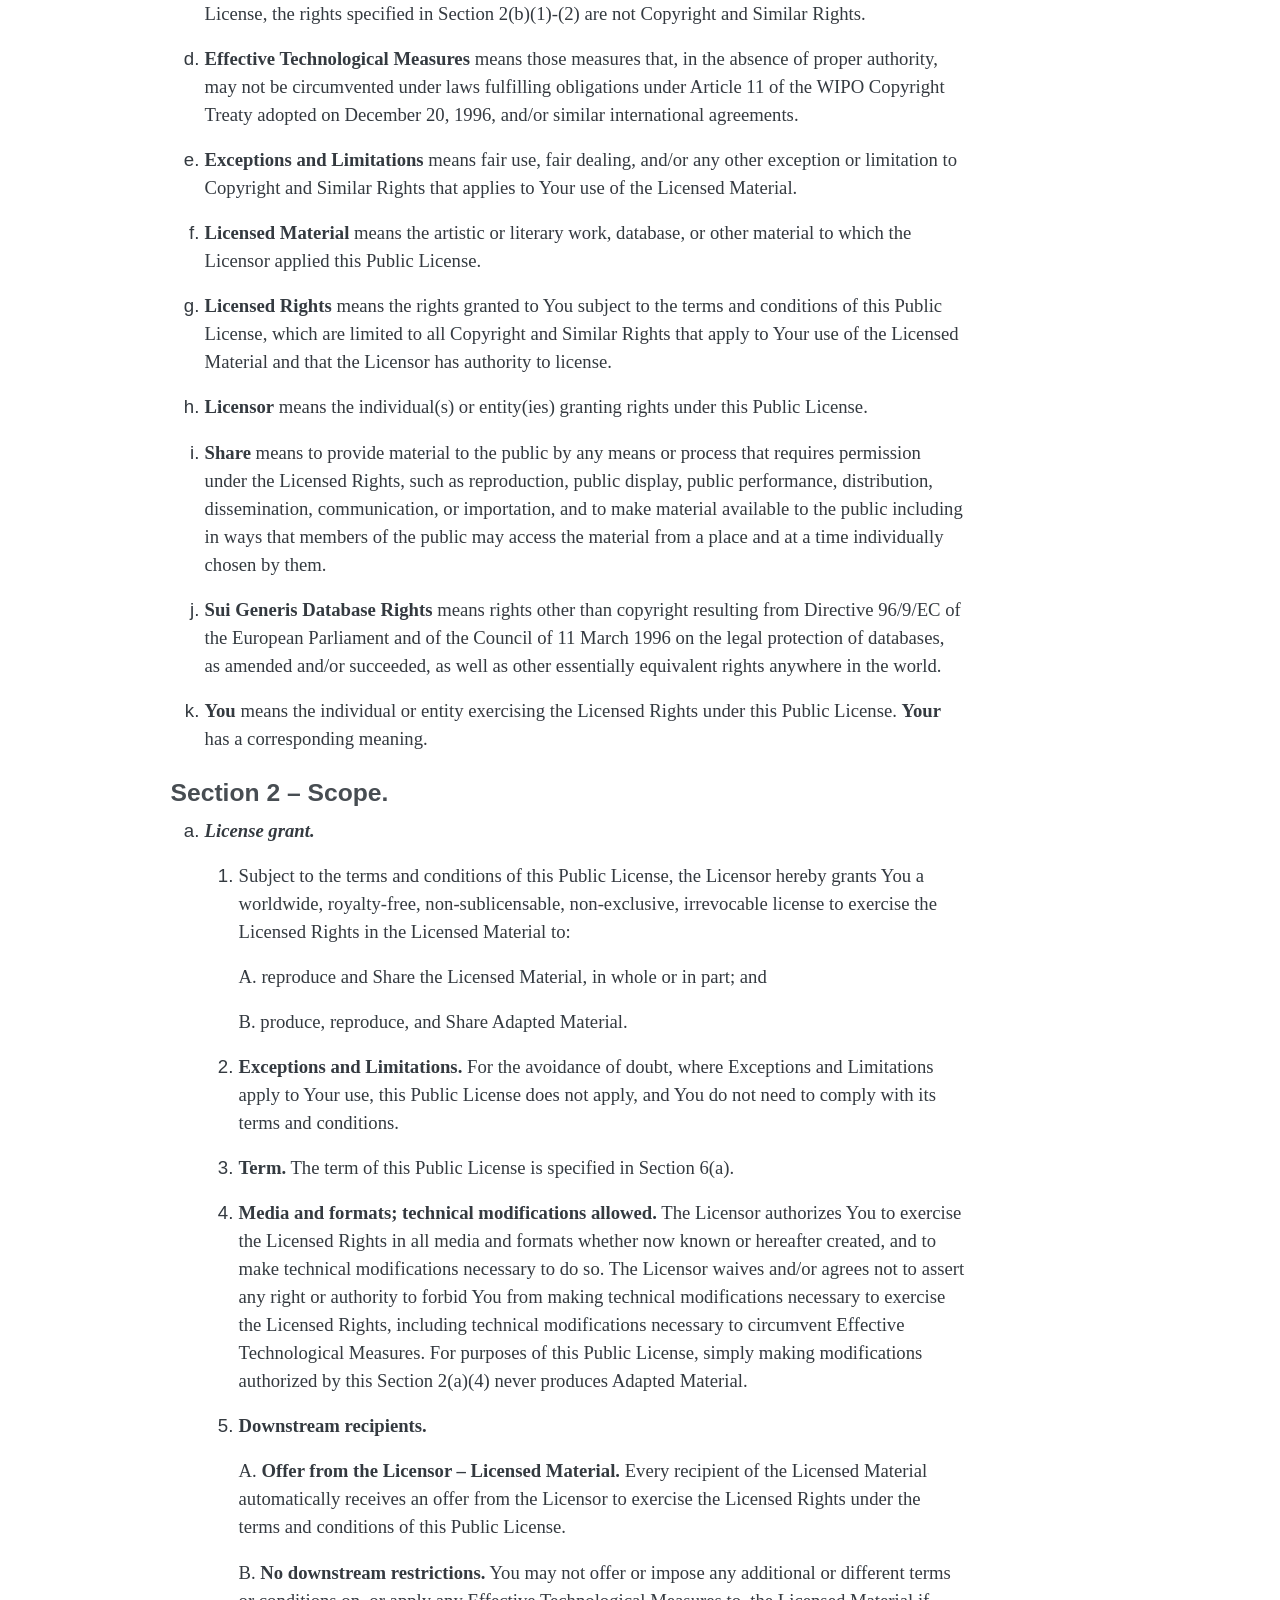
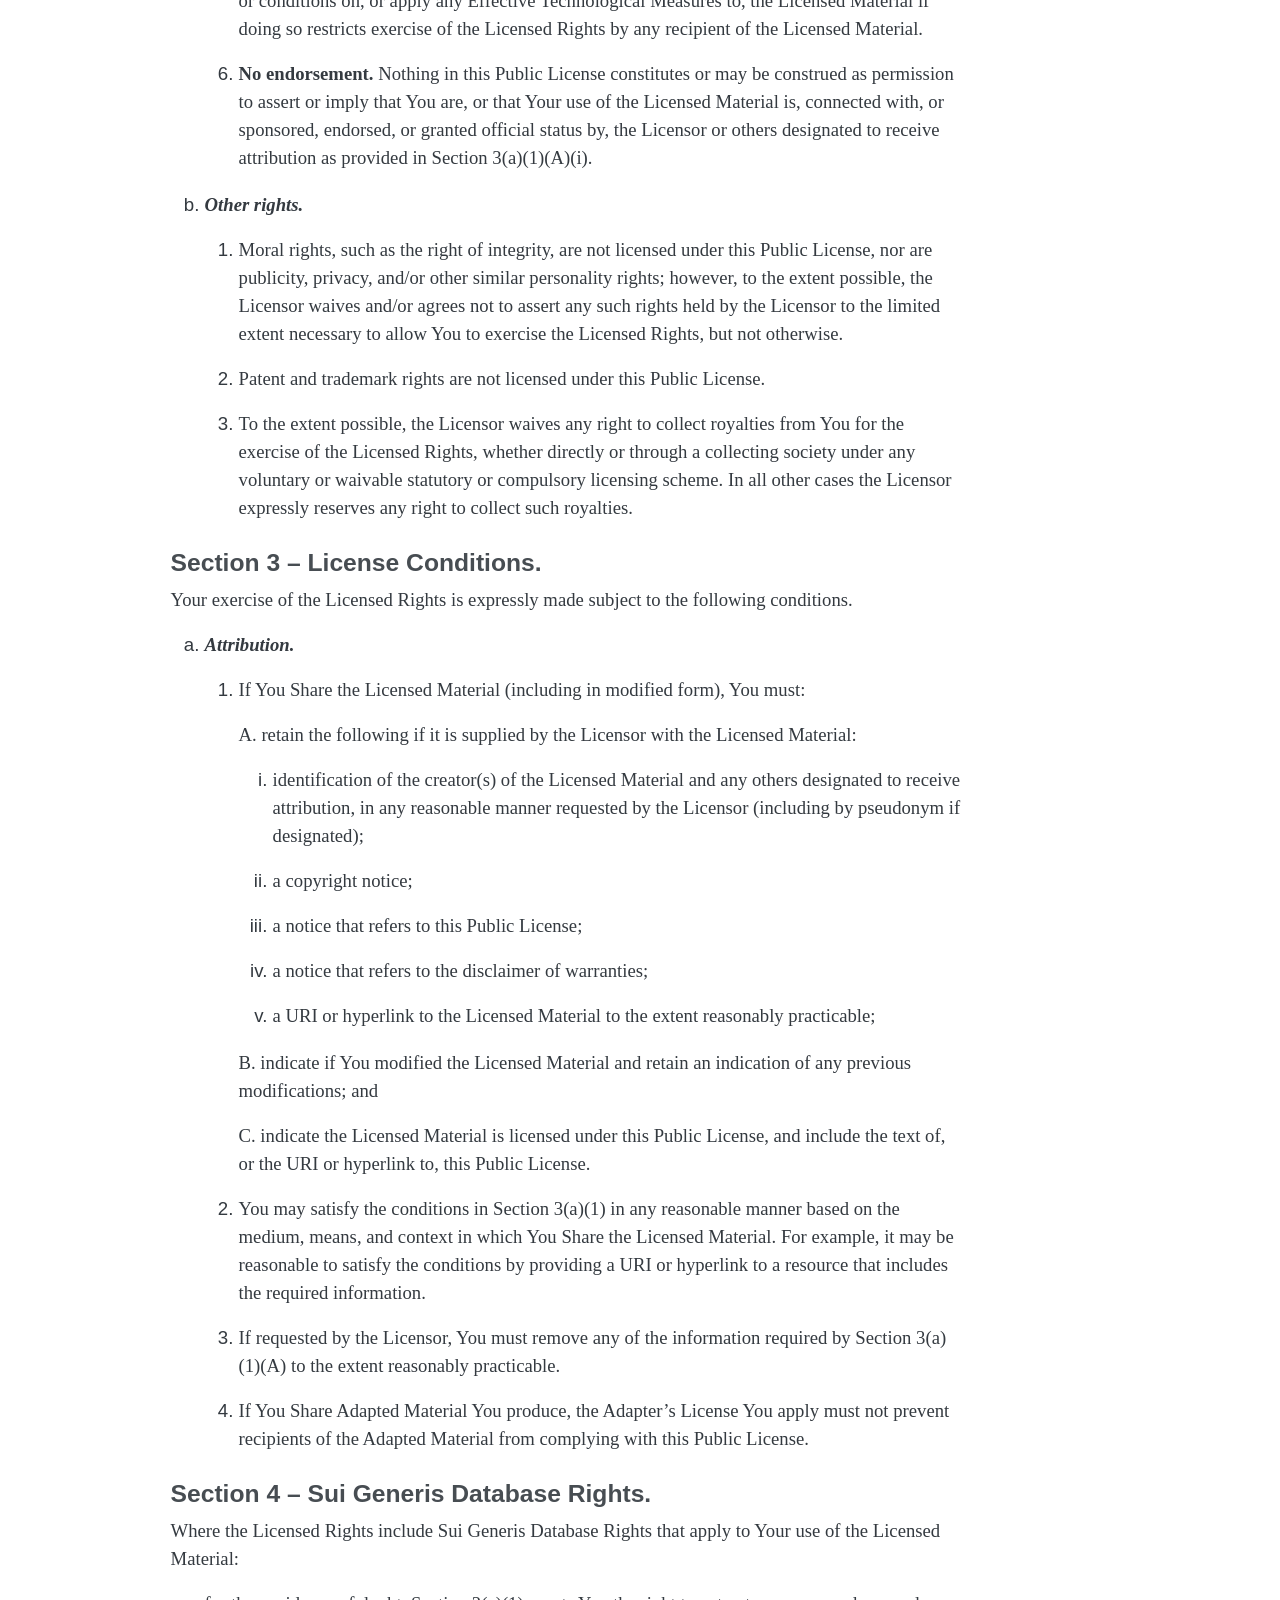
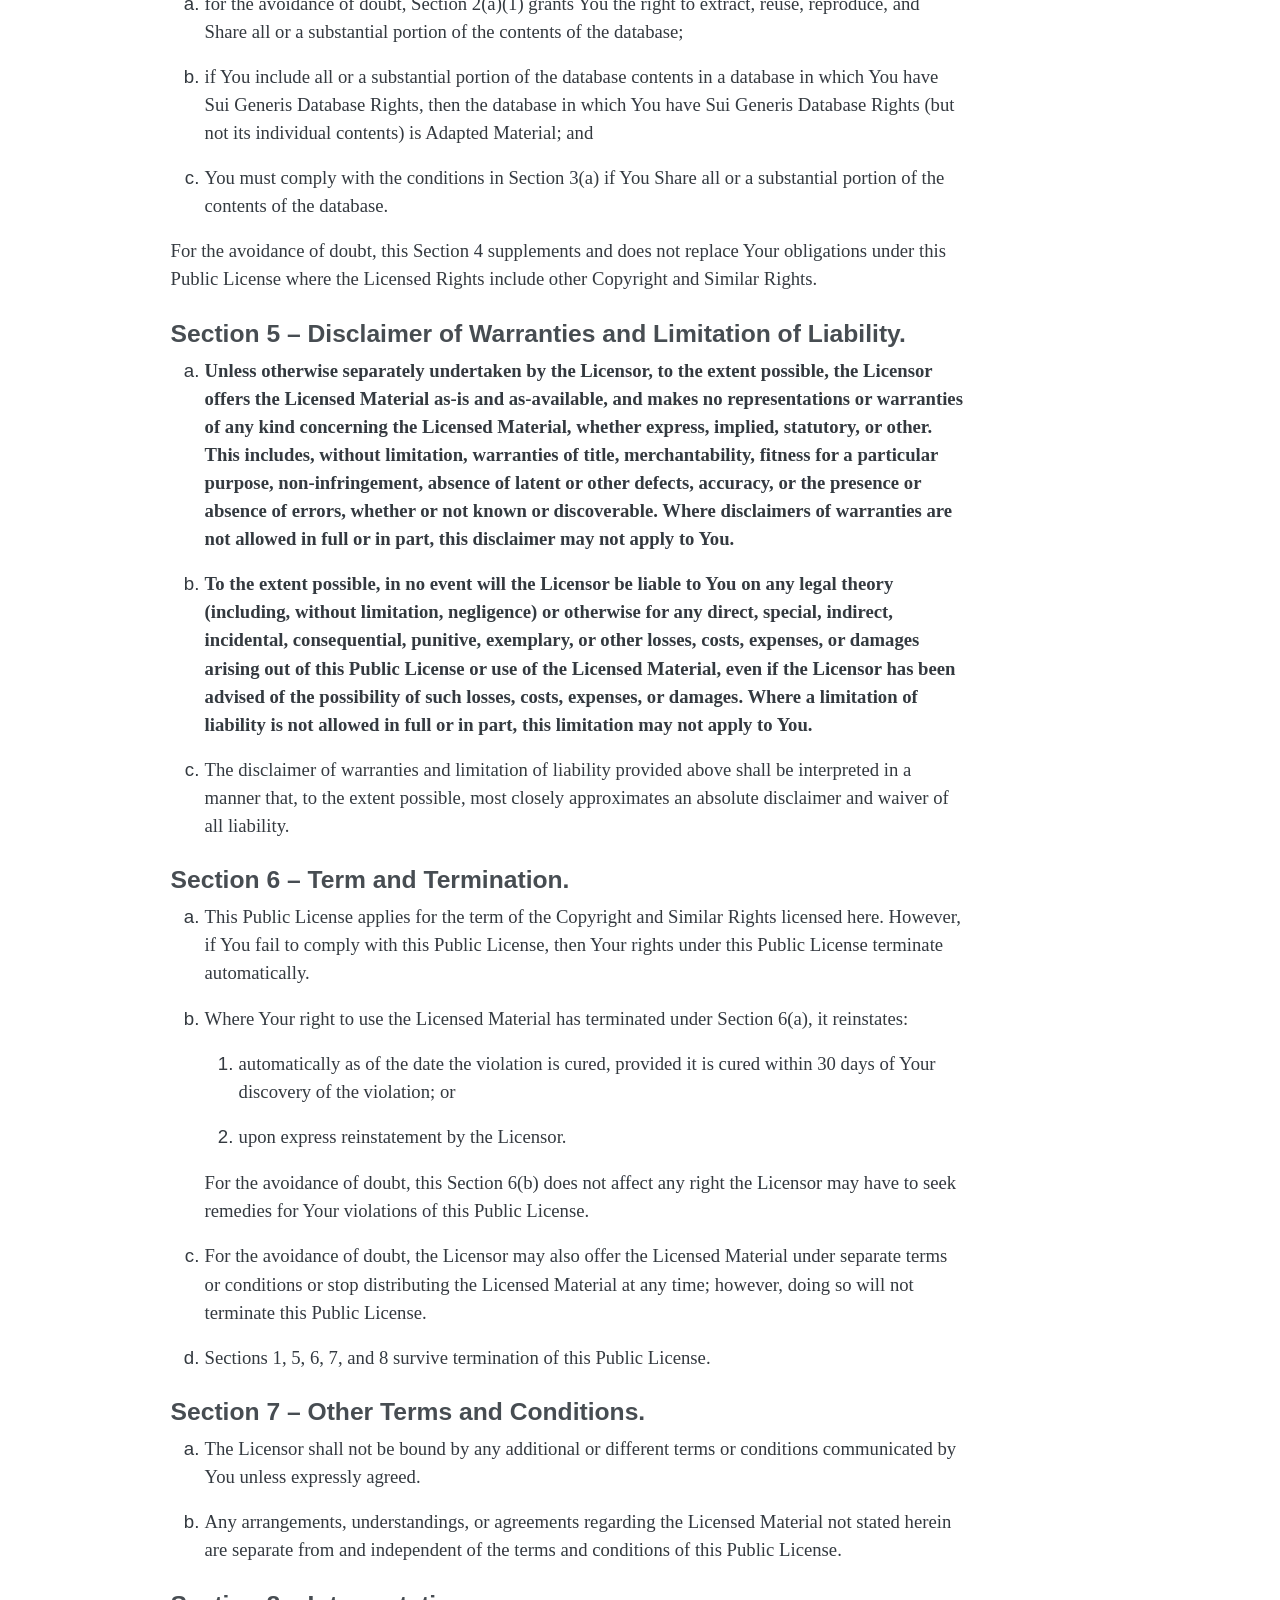
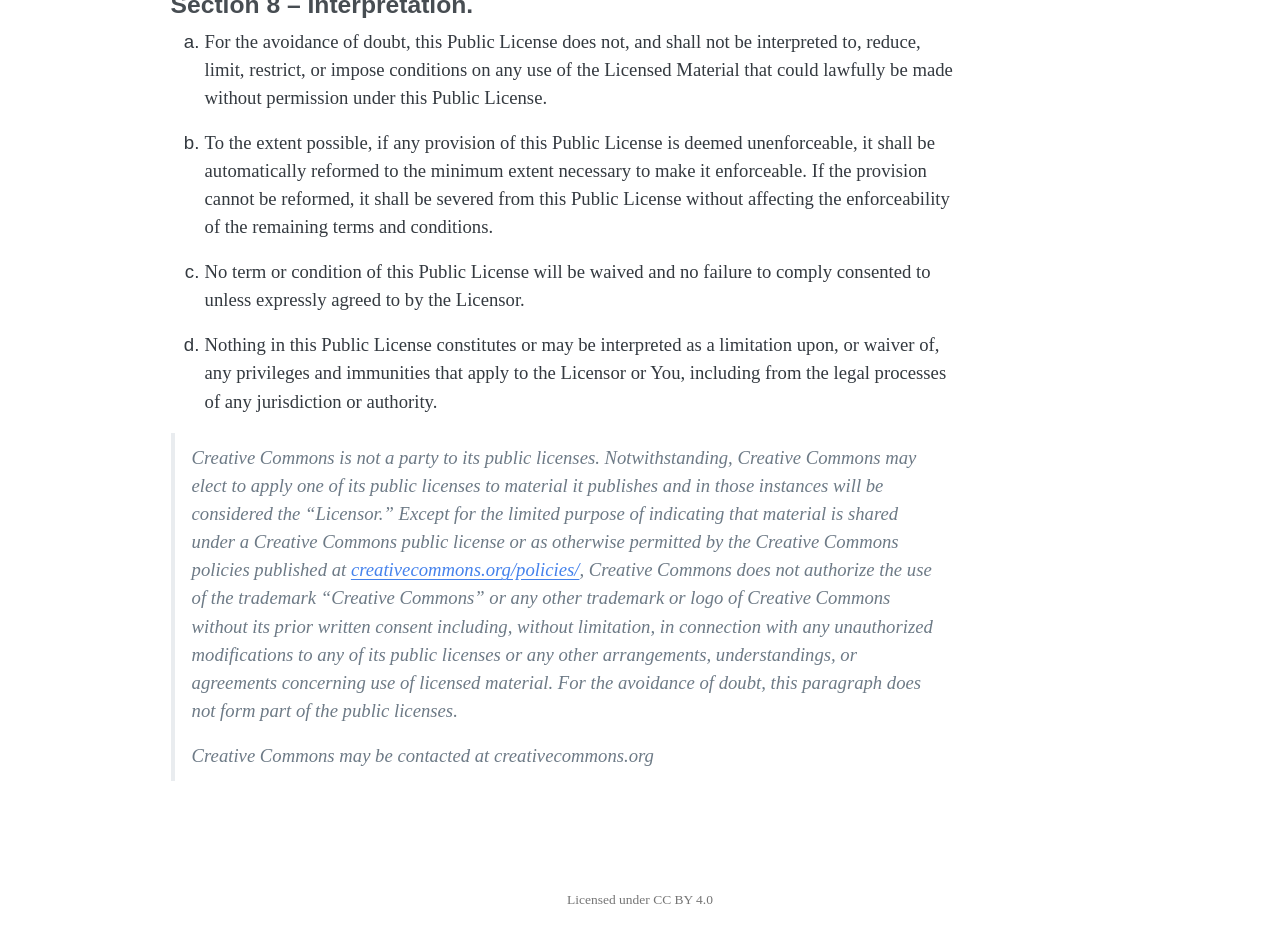
==== commit db6c0f23: "Built site for gh-pages" ====
--- a/LICENSE.html
+++ b/LICENSE.html
@@ -2,13 +2,16 @@
 <html xmlns="http://www.w3.org/1999/xhtml" lang="en" xml:lang="en"><head>
 
 <meta charset="utf-8">
-<meta name="generator" content="quarto-1.8.26">
+<meta name="generator" content="quarto-1.9.38">
 
 <meta name="viewport" content="width=device-width, initial-scale=1.0, user-scalable=yes">
 
 
 <title>Creative Commons Attribution 4.0 International – Clinical data collection protocol</title>
 <style>
+/* Default styles provided by pandoc.
+** See https://pandoc.org/MANUAL.html#variables-for-html for config info.
+*/
 code{white-space: pre-wrap;}
 span.smallcaps{font-variant: small-caps;}
 div.columns{display: flex; gap: min(4vw, 1.5em);}
@@ -32,15 +35,14 @@
 <meta name="quarto:offset" content="./">
 <script src="site_libs/quarto-html/quarto.js" type="module"></script>
 <script src="site_libs/quarto-html/tabsets/tabsets.js" type="module"></script>
-<script src="site_libs/quarto-html/axe/axe-check.js" type="module"></script>
 <script src="site_libs/quarto-html/popper.min.js"></script>
 <script src="site_libs/quarto-html/tippy.umd.min.js"></script>
 <script src="site_libs/quarto-html/anchor.min.js"></script>
 <link href="site_libs/quarto-html/tippy.css" rel="stylesheet">
-<link href="site_libs/quarto-html/quarto-syntax-highlighting-587c61ba64f3a5504c4d52d930310e48.css" rel="stylesheet" id="quarto-text-highlighting-styles">
+<link href="site_libs/quarto-html/quarto-syntax-highlighting-15634bcf2e68342d4ad2dfa704d543f6.css" rel="stylesheet" id="quarto-text-highlighting-styles">
 <script src="site_libs/bootstrap/bootstrap.min.js"></script>
 <link href="site_libs/bootstrap/bootstrap-icons.css" rel="stylesheet">
-<link href="site_libs/bootstrap/bootstrap-19054a447d75e66d80bda9c8f93dbcff.min.css" rel="stylesheet" append-hash="true" id="quarto-bootstrap" data-mode="light">
+<link href="site_libs/bootstrap/bootstrap-41365d3d4228db3de44a4258352587a3.min.css" rel="stylesheet" append-hash="true" id="quarto-bootstrap" data-mode="light">
 <script id="quarto-search-options" type="application/json">{
   "location": "navbar",
   "copy-button": false,
--- a/site_libs/quarto-html/quarto-syntax-highlighting-15634bcf2e68342d4ad2dfa704d543f6.css
+++ b/site_libs/quarto-html/quarto-syntax-highlighting-15634bcf2e68342d4ad2dfa704d543f6.css
@@ -0,0 +1,236 @@
+/* quarto syntax highlight colors */
+:root {
+  --quarto-hl-ot-color: #003B4F;
+  --quarto-hl-at-color: #657422;
+  --quarto-hl-ss-color: #20794D;
+  --quarto-hl-an-color: #5E5E5E;
+  --quarto-hl-fu-color: #4758AB;
+  --quarto-hl-st-color: #20794D;
+  --quarto-hl-cf-color: #003B4F;
+  --quarto-hl-op-color: #5E5E5E;
+  --quarto-hl-er-color: #AD0000;
+  --quarto-hl-bn-color: #AD0000;
+  --quarto-hl-al-color: #AD0000;
+  --quarto-hl-va-color: #111111;
+  --quarto-hl-bu-color: inherit;
+  --quarto-hl-ex-color: inherit;
+  --quarto-hl-pp-color: #AD0000;
+  --quarto-hl-in-color: #5E5E5E;
+  --quarto-hl-vs-color: #20794D;
+  --quarto-hl-wa-color: #5E5E5E;
+  --quarto-hl-do-color: #5E5E5E;
+  --quarto-hl-im-color: #00769E;
+  --quarto-hl-ch-color: #20794D;
+  --quarto-hl-dt-color: #AD0000;
+  --quarto-hl-fl-color: #AD0000;
+  --quarto-hl-co-color: #5E5E5E;
+  --quarto-hl-cv-color: #5E5E5E;
+  --quarto-hl-cn-color: #8f5902;
+  --quarto-hl-sc-color: #5E5E5E;
+  --quarto-hl-dv-color: #AD0000;
+  --quarto-hl-kw-color: #003B4F;
+}
+
+/* other quarto variables */
+:root {
+  --quarto-font-monospace: SFMono-Regular, Menlo, Monaco, Consolas, "Liberation Mono", "Courier New", monospace;
+}
+
+/* syntax highlight based on Pandoc's rules */
+pre > code.sourceCode > span {
+  color: #003B4F;
+}
+
+code.sourceCode > span {
+  color: #003B4F;
+}
+
+div.sourceCode,
+div.sourceCode pre.sourceCode {
+  color: #003B4F;
+}
+
+/* Normal */
+code span {
+  color: #003B4F;
+}
+
+/* Alert */
+code span.al {
+  color: #AD0000;
+  font-style: inherit;
+}
+
+/* Annotation */
+code span.an {
+  color: #5E5E5E;
+  font-style: inherit;
+}
+
+/* Attribute */
+code span.at {
+  color: #657422;
+  font-style: inherit;
+}
+
+/* BaseN */
+code span.bn {
+  color: #AD0000;
+  font-style: inherit;
+}
+
+/* BuiltIn */
+code span.bu {
+  font-style: inherit;
+}
+
+/* ControlFlow */
+code span.cf {
+  color: #003B4F;
+  font-weight: bold;
+  font-style: inherit;
+}
+
+/* Char */
+code span.ch {
+  color: #20794D;
+  font-style: inherit;
+}
+
+/* Constant */
+code span.cn {
+  color: #8f5902;
+  font-style: inherit;
+}
+
+/* Comment */
+code span.co {
+  color: #5E5E5E;
+  font-style: inherit;
+}
+
+/* CommentVar */
+code span.cv {
+  color: #5E5E5E;
+  font-style: italic;
+}
+
+/* Documentation */
+code span.do {
+  color: #5E5E5E;
+  font-style: italic;
+}
+
+/* DataType */
+code span.dt {
+  color: #AD0000;
+  font-style: inherit;
+}
+
+/* DecVal */
+code span.dv {
+  color: #AD0000;
+  font-style: inherit;
+}
+
+/* Error */
+code span.er {
+  color: #AD0000;
+  font-style: inherit;
+}
+
+/* Extension */
+code span.ex {
+  font-style: inherit;
+}
+
+/* Float */
+code span.fl {
+  color: #AD0000;
+  font-style: inherit;
+}
+
+/* Function */
+code span.fu {
+  color: #4758AB;
+  font-style: inherit;
+}
+
+/* Import */
+code span.im {
+  color: #00769E;
+  font-style: inherit;
+}
+
+/* Information */
+code span.in {
+  color: #5E5E5E;
+  font-style: inherit;
+}
+
+/* Keyword */
+code span.kw {
+  color: #003B4F;
+  font-weight: bold;
+  font-style: inherit;
+}
+
+/* Operator */
+code span.op {
+  color: #5E5E5E;
+  font-style: inherit;
+}
+
+/* Other */
+code span.ot {
+  color: #003B4F;
+  font-style: inherit;
+}
+
+/* Preprocessor */
+code span.pp {
+  color: #AD0000;
+  font-style: inherit;
+}
+
+/* SpecialChar */
+code span.sc {
+  color: #5E5E5E;
+  font-style: inherit;
+}
+
+/* SpecialString */
+code span.ss {
+  color: #20794D;
+  font-style: inherit;
+}
+
+/* String */
+code span.st {
+  color: #20794D;
+  font-style: inherit;
+}
+
+/* Variable */
+code span.va {
+  color: #111111;
+  font-style: inherit;
+}
+
+/* VerbatimString */
+code span.vs {
+  color: #20794D;
+  font-style: inherit;
+}
+
+/* Warning */
+code span.wa {
+  color: #5E5E5E;
+  font-style: italic;
+}
+
+.prevent-inlining {
+  content: "</";
+}
+
+/*# sourceMappingURL=f23921c56f73e400b49028c9186a1aa0.css.map */
